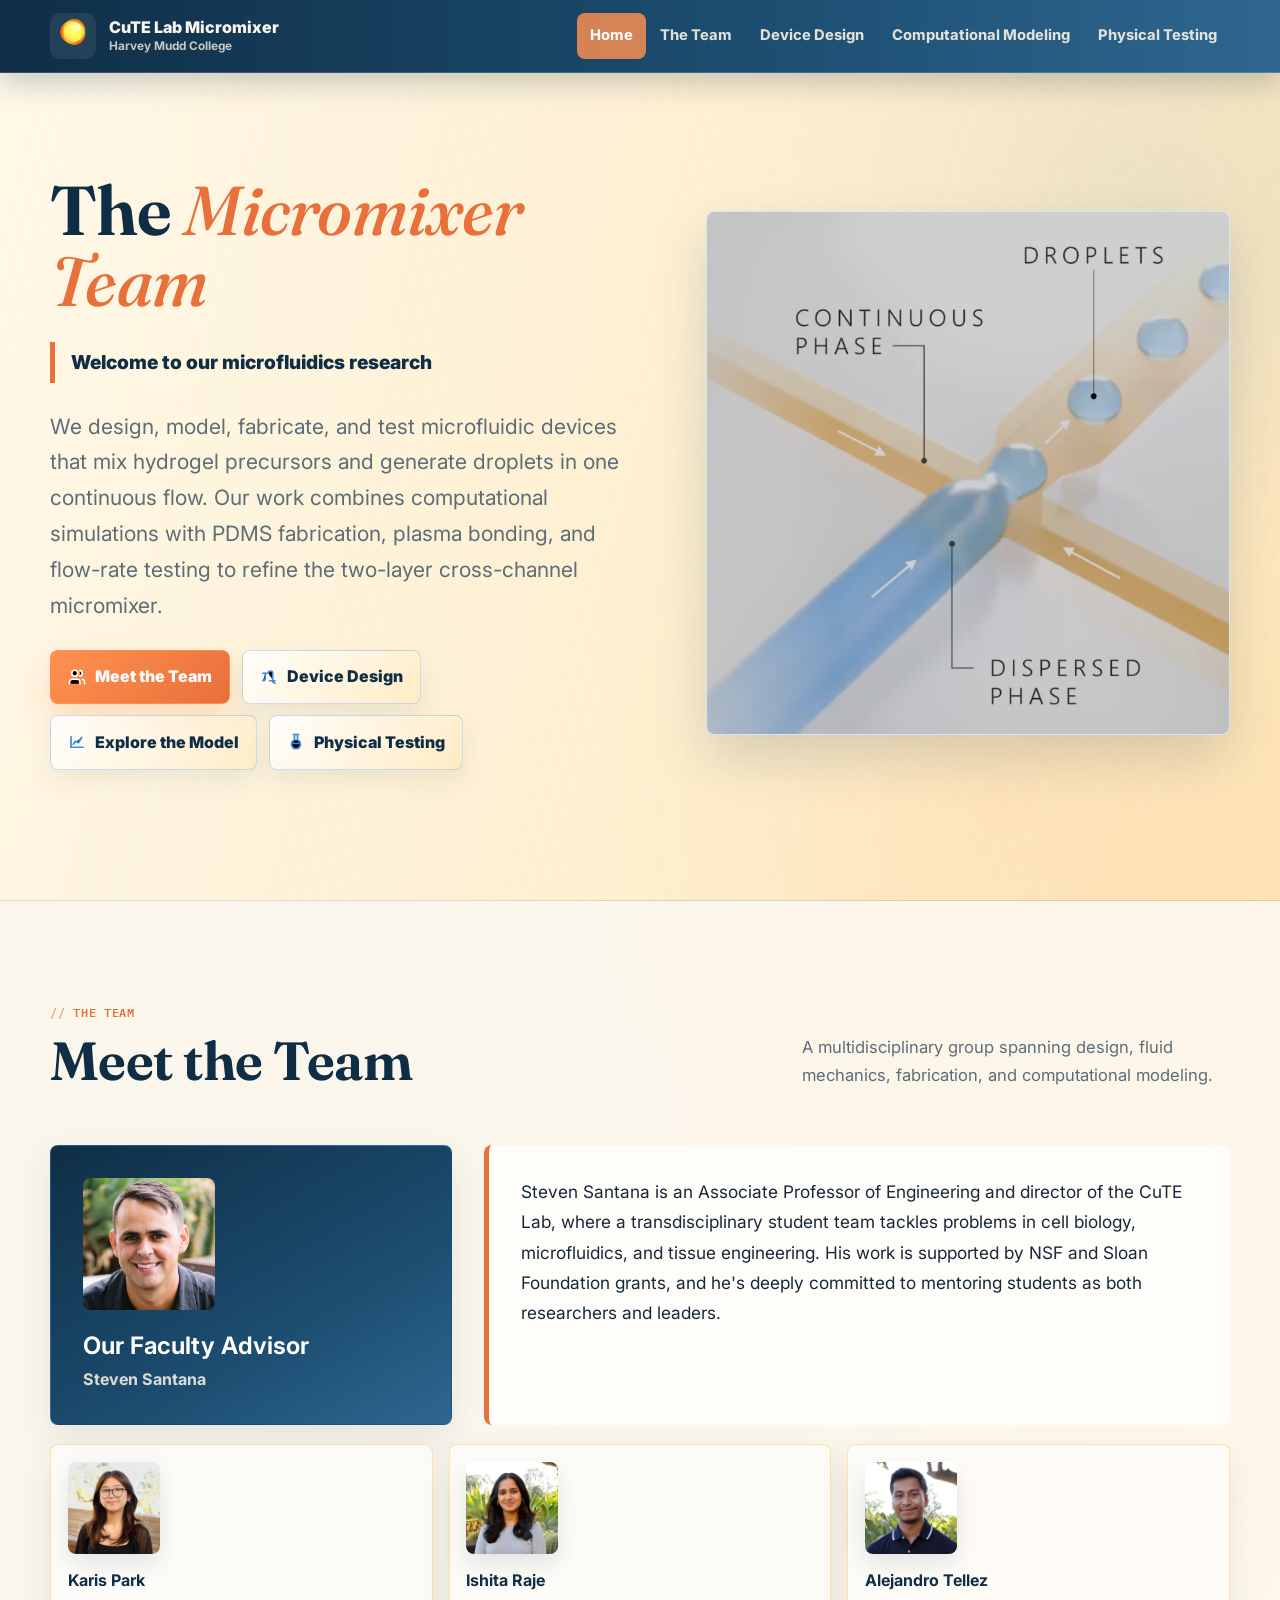
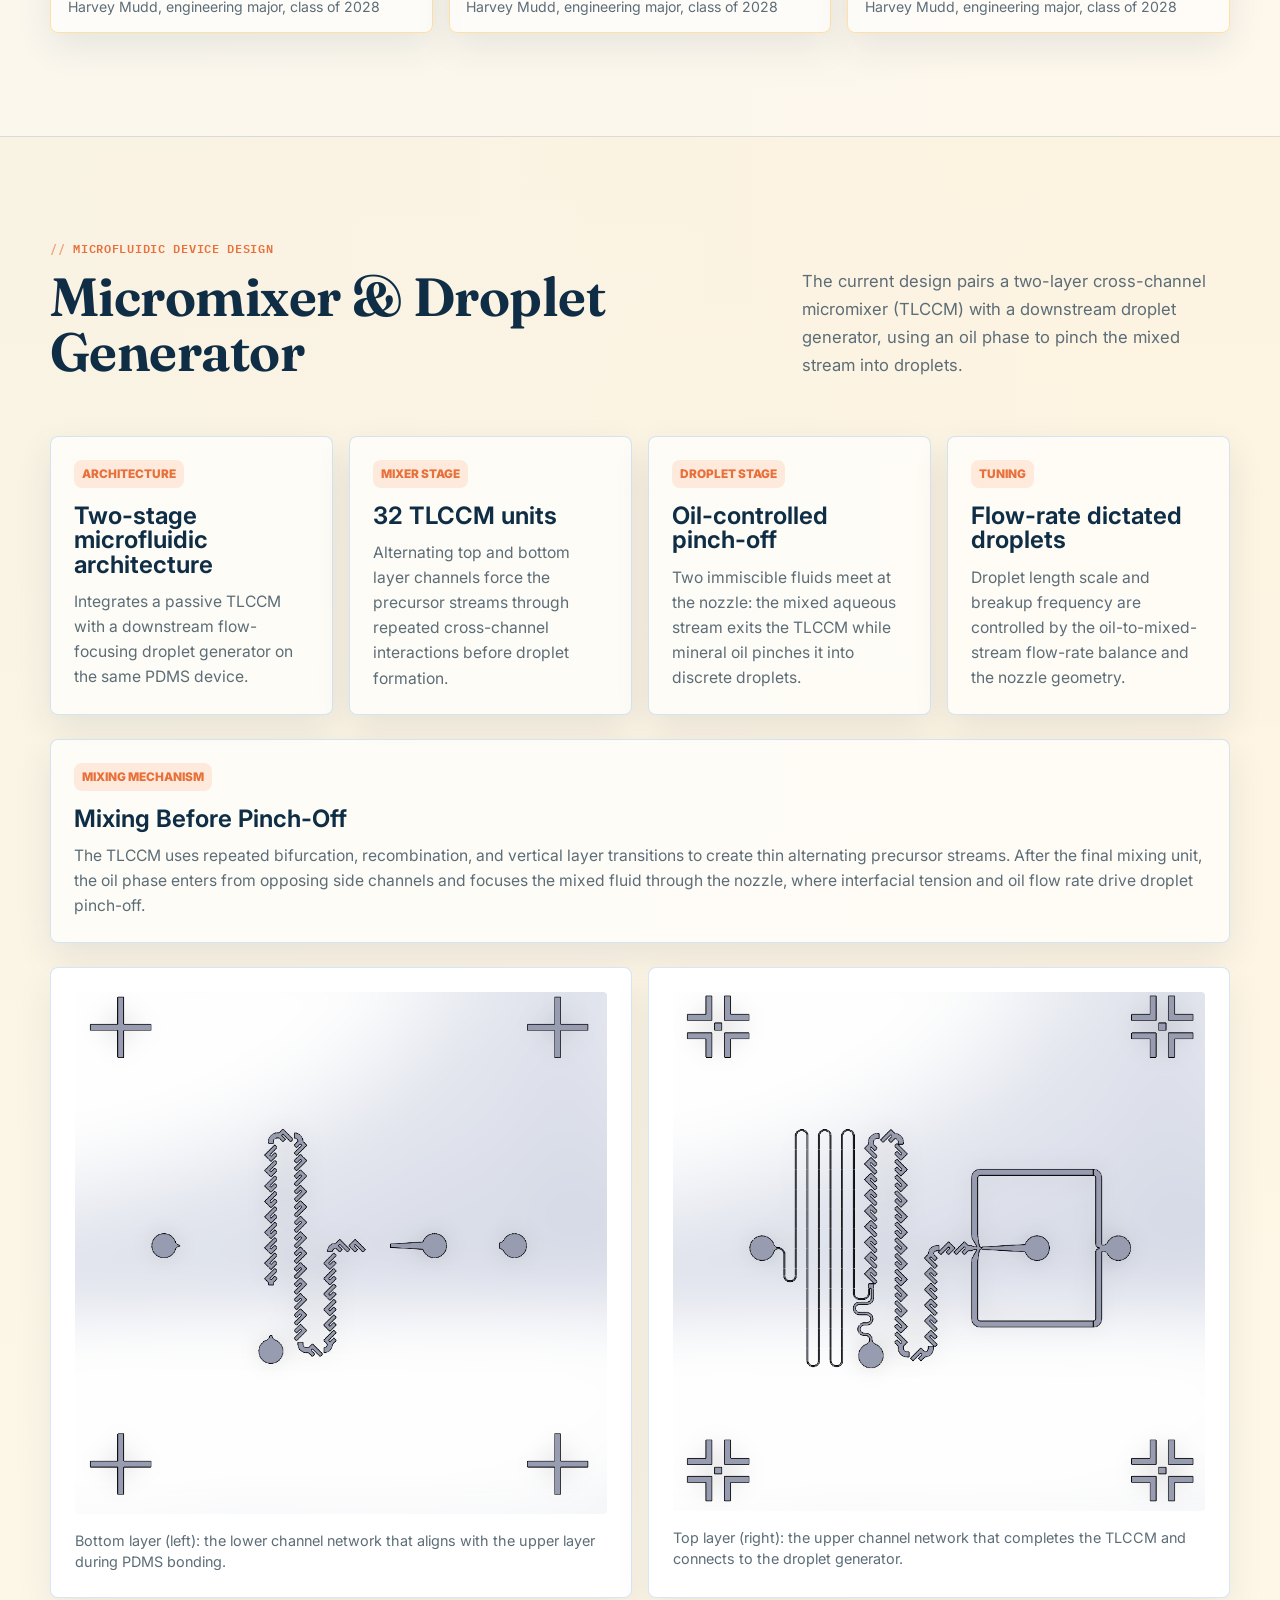
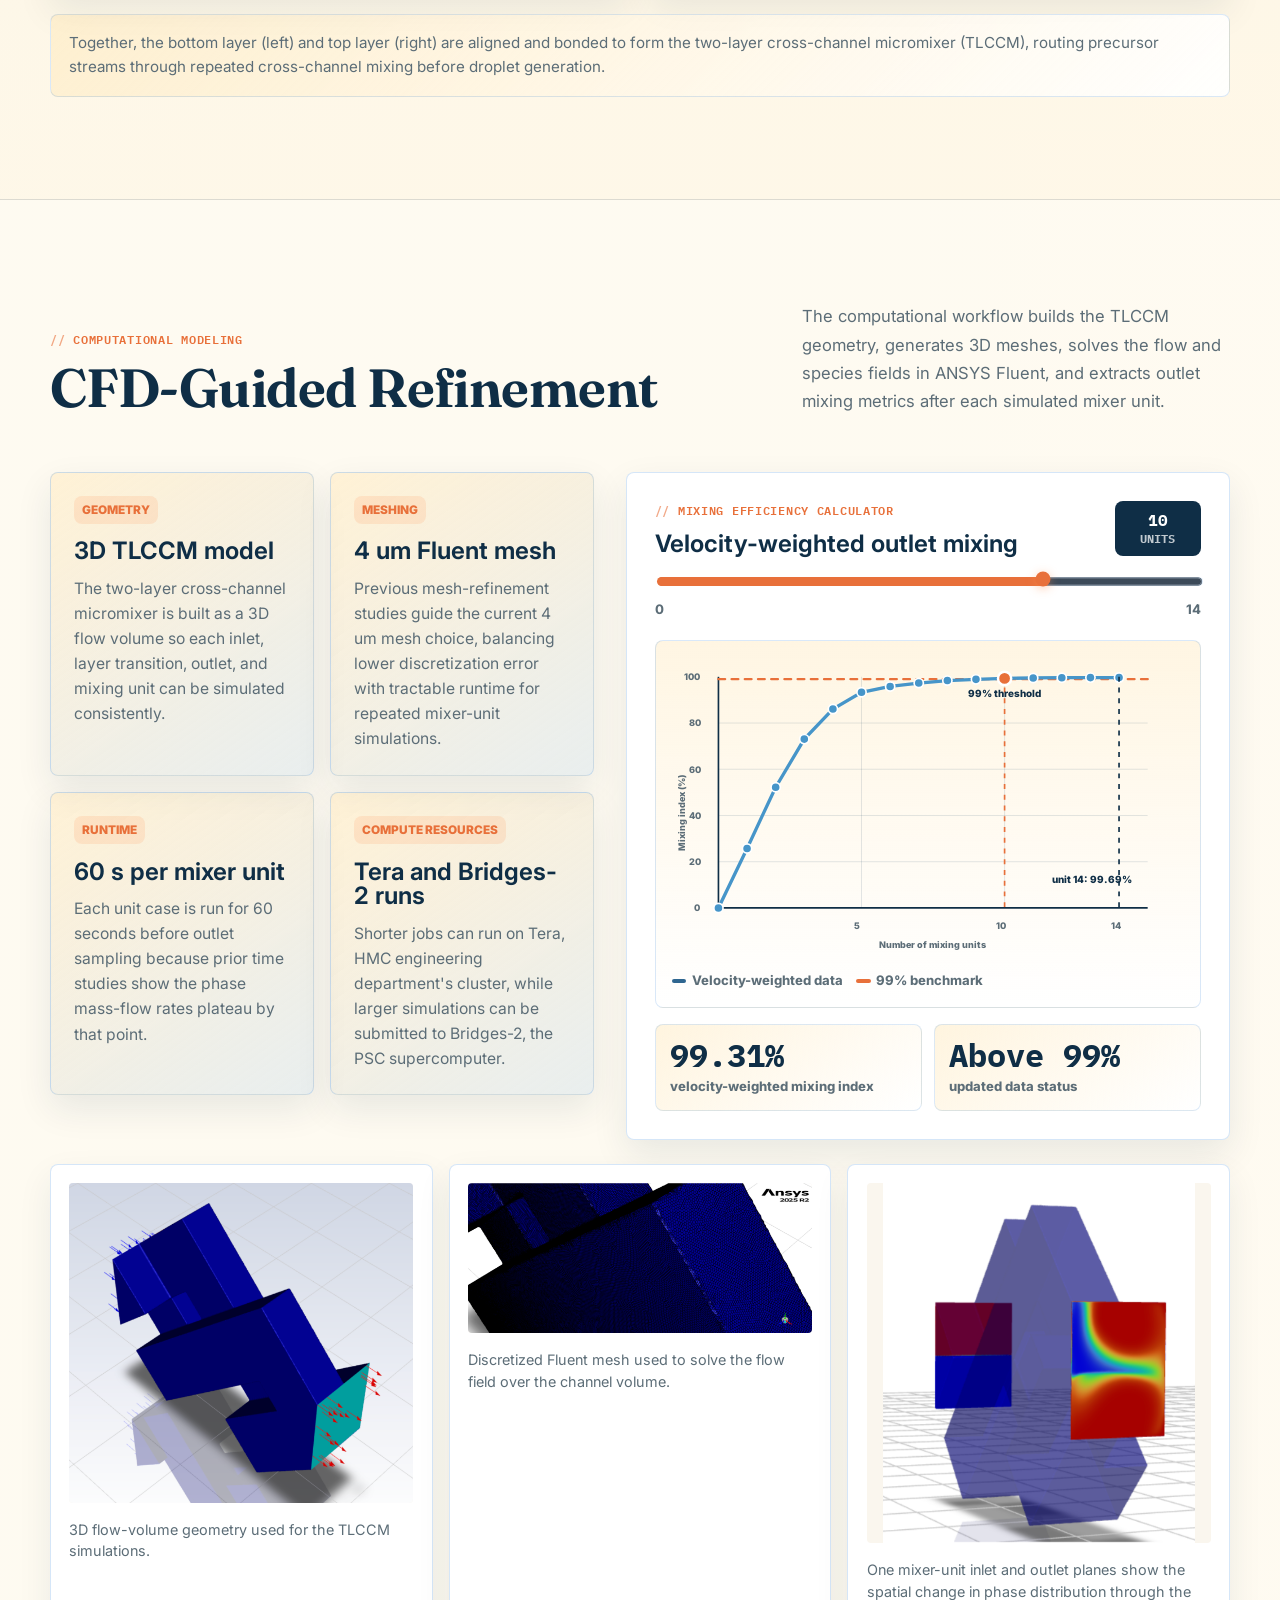
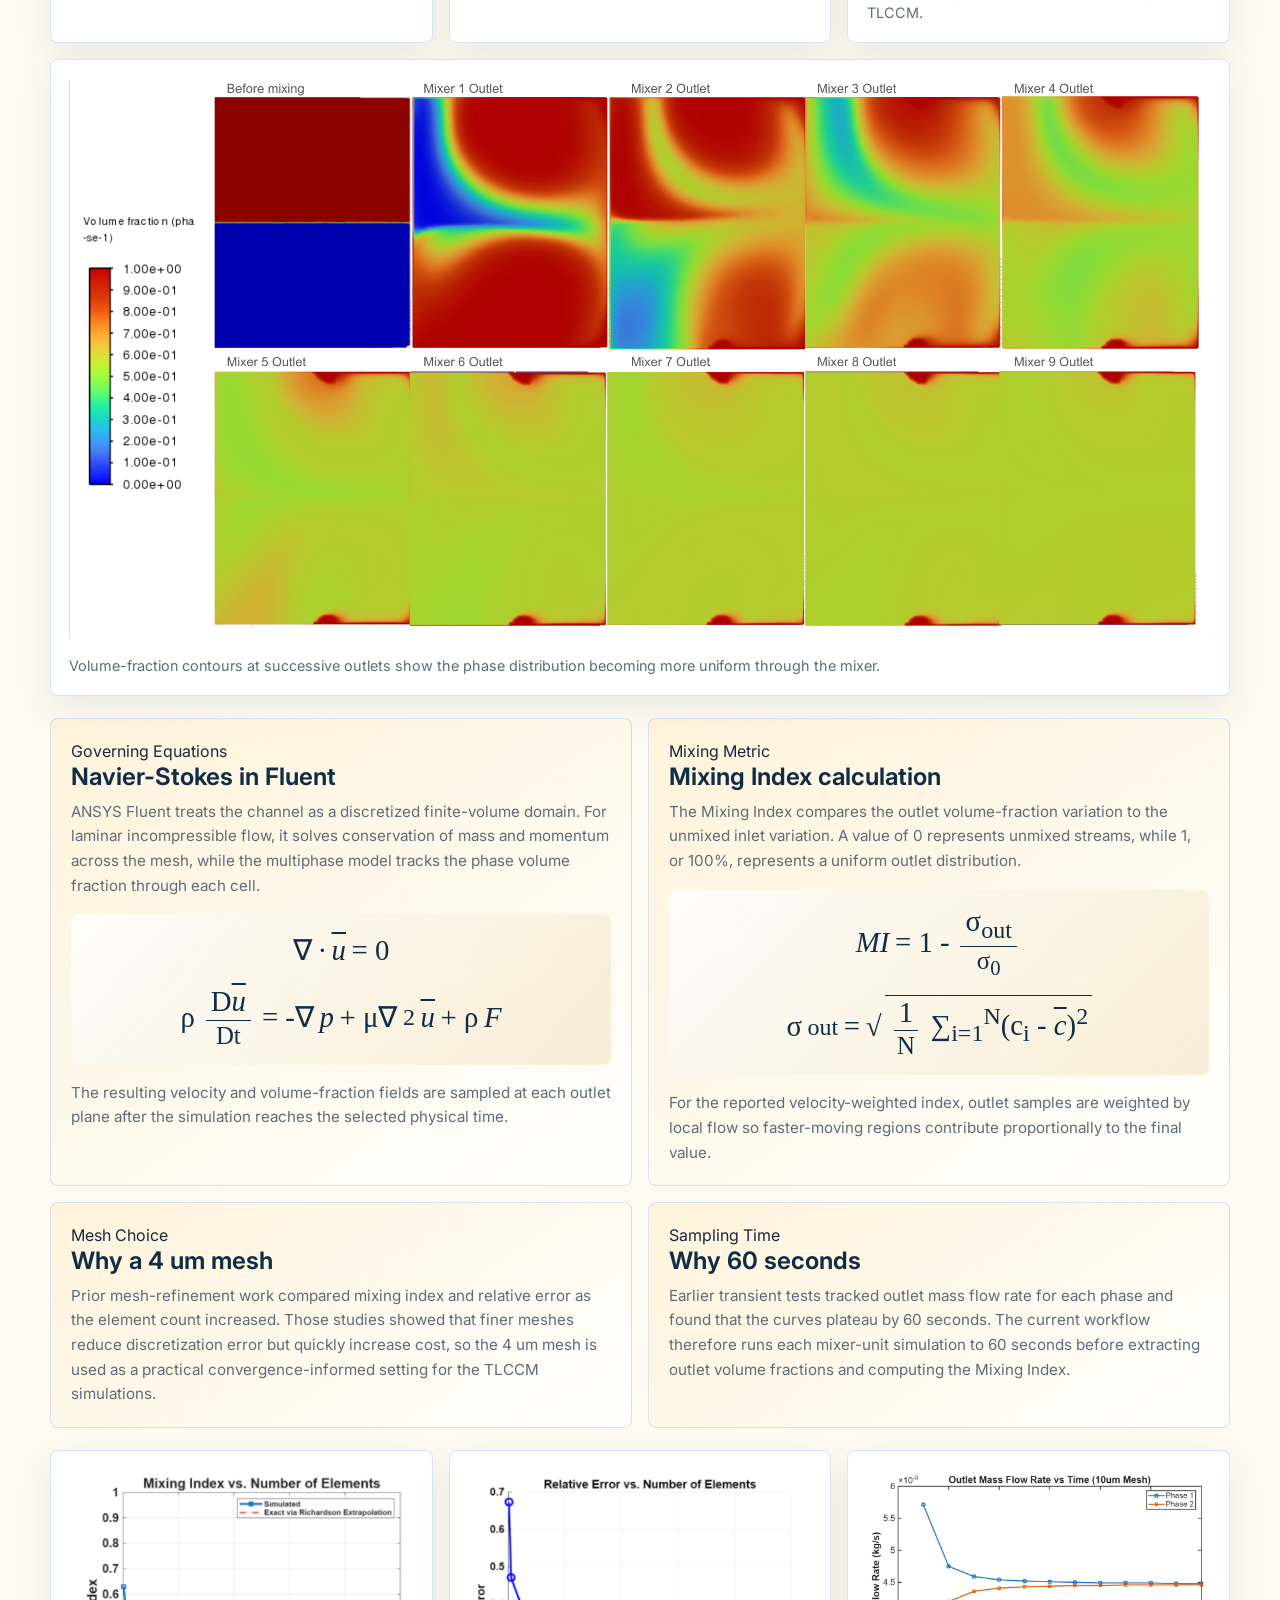
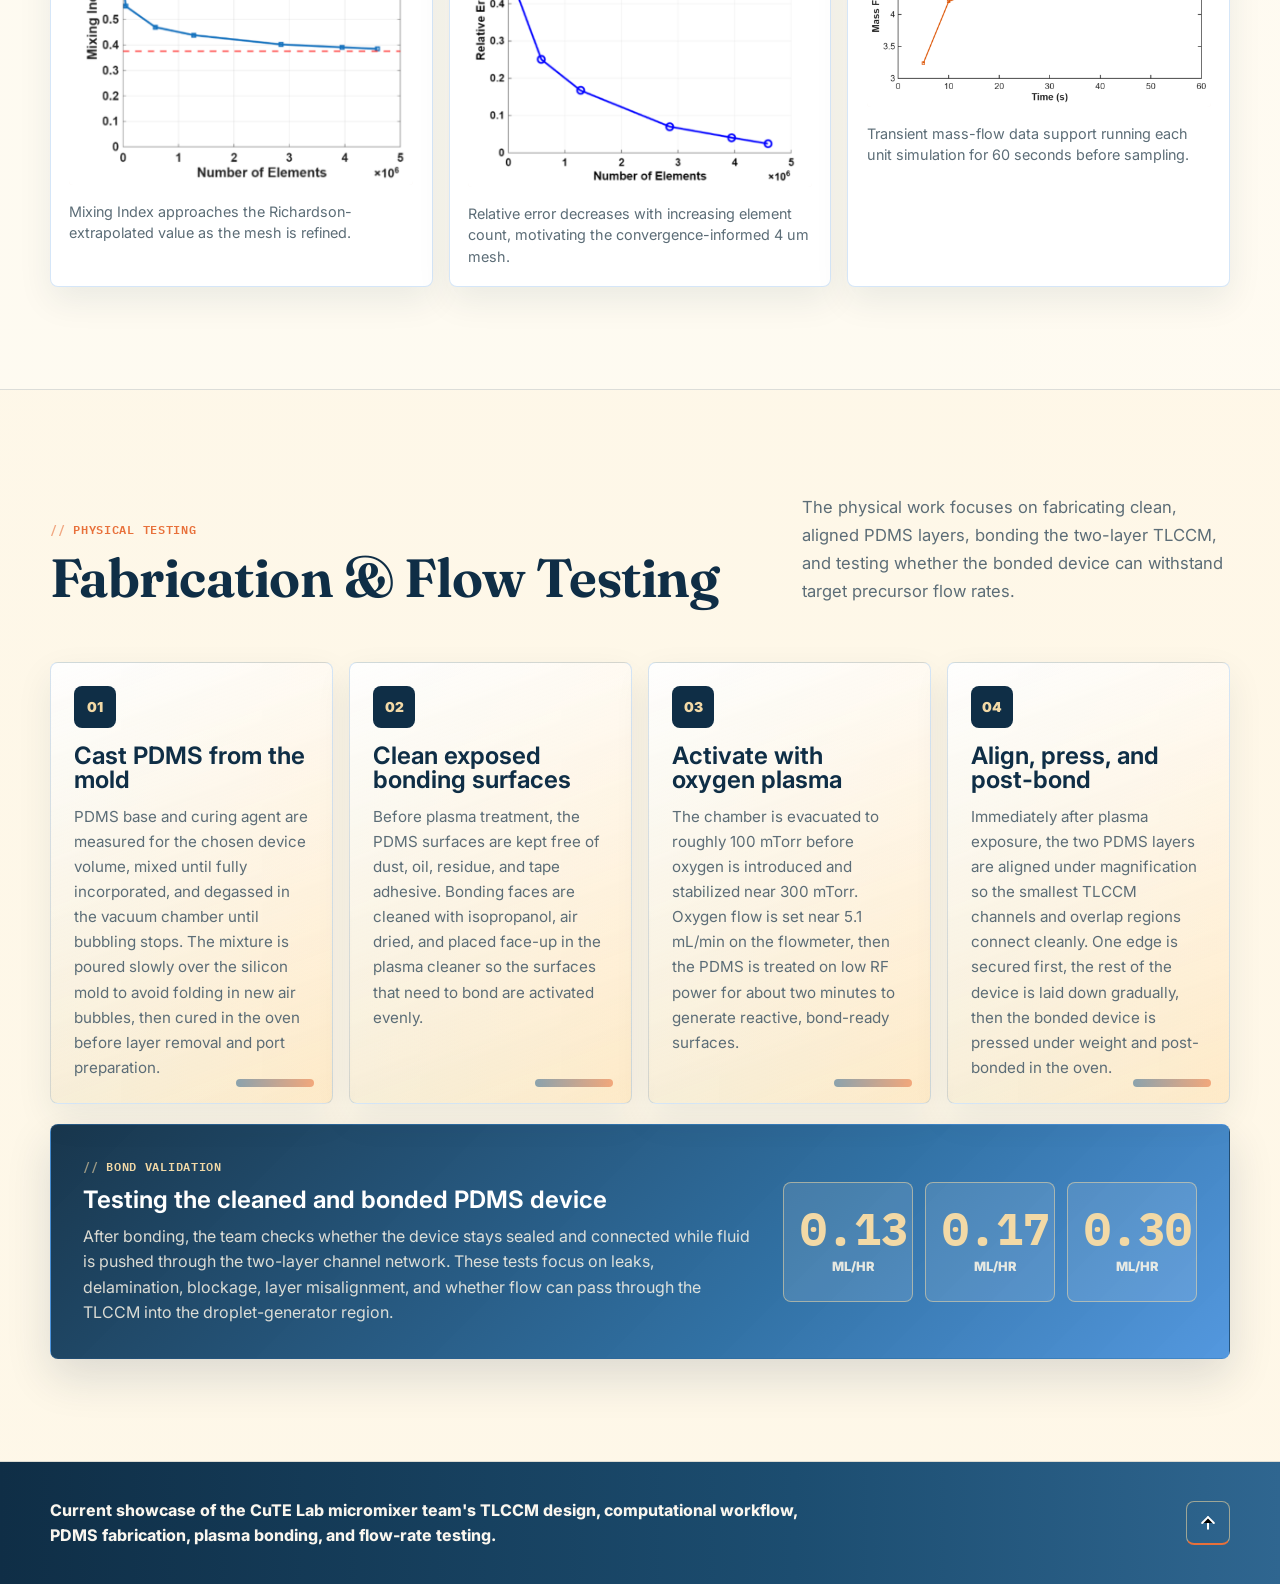
==== micromixer/index.html @ b79366be "Add CuTE Lab landing page" ====
<!doctype html>
<html lang="en">
<head>
  <meta charset="utf-8">
  <meta name="viewport" content="width=device-width, initial-scale=1">
  <title>The Micromixer Team</title>
  <link rel="preconnect" href="https://fonts.googleapis.com">
  <link rel="preconnect" href="https://fonts.gstatic.com" crossorigin>
  <link href="https://fonts.googleapis.com/css2?family=Fraunces:ital,opsz,wght@0,9..144,500;0,9..144,650;0,9..144,900;1,9..144,500&family=Inter:wght@400;500;600;700;800;900&family=IBM+Plex+Mono:wght@500;600;700&display=swap" rel="stylesheet">
  <style>
    :root {
      --riviera-blue: #2f6690;
      --riviera-blue-bright: #4695c9;
      --terracotta: #e8703a;
      --soft-ivory: #faf6ee;
      --sand-linen: #f2d9a6;
      --white: #FFFFFF;
      --deep-blue: #0f2e46;
      --ink: #16283a;
      --muted-ink: #5c6d77;
      --blue-tint: #d8ecff;
      --terracotta-tint: #ffe0cc;
      --yellow-tint: #fff1c9;
      --shadow: 0 18px 45px rgba(15, 46, 70, 0.14);
      --section-pad: clamp(4rem, 8vw, 7.5rem);
      --content: min(1180px, calc(100vw - 2rem));
      --font-display: "Fraunces", ui-serif, Georgia, serif;
      --font-body: Inter, ui-sans-serif, system-ui, -apple-system, BlinkMacSystemFont, "Segoe UI", sans-serif;
      --font-mono: "IBM Plex Mono", ui-monospace, "SFMono-Regular", Menlo, monospace;
      font-family: var(--font-body);
      color: var(--ink);
      background: var(--soft-ivory);
      letter-spacing: 0;
    }

    * {
      box-sizing: border-box;
    }

    html {
      scroll-behavior: smooth;
      scroll-padding-top: 82px;
    }

    body {
      margin: 0;
      min-width: 320px;
      background: var(--soft-ivory);
      background-image:
        linear-gradient(180deg, rgba(255, 224, 161, 0.2), rgba(255, 248, 232, 0.92) 42%),
        linear-gradient(90deg, rgba(65, 141, 222, 0.05), rgba(255, 145, 81, 0.05));
      color: var(--ink);
      line-height: 1.6;
    }

    body.nav-open {
      overflow: hidden;
    }

    body::before {
      content: "";
      position: fixed;
      inset: 0;
      z-index: 0;
      pointer-events: none;
      opacity: 0.55;
      background-image: repeating-linear-gradient(
        178deg,
        transparent 0,
        transparent 84px,
        rgba(47, 102, 144, 0.05) 84px,
        rgba(47, 102, 144, 0.05) 85px,
        transparent 86px,
        transparent 168px
      );
      background-size: 100% 168px;
      animation: stream-drift 34s linear infinite;
    }

    @keyframes stream-drift {
      from { background-position: 0 0; }
      to { background-position: 0 -1344px; }
    }

    .site-header,
    main,
    .footer-note {
      position: relative;
      z-index: 1;
    }

    img,
    svg {
      display: block;
      max-width: 100%;
    }

    a {
      color: inherit;
      text-decoration: none;
    }

    .skip-link {
      position: fixed;
      left: 1rem;
      top: 1rem;
      z-index: 2000;
      transform: translateY(-180%);
      background: var(--white);
      color: var(--deep-blue);
      padding: 0.65rem 0.9rem;
      border: 2px solid var(--terracotta);
      border-radius: 8px;
      font-weight: 800;
      transition: transform 180ms ease;
    }

    .skip-link:focus {
      transform: translateY(0);
    }

    .site-header {
      position: sticky;
      top: 0;
      z-index: 1000;
      background:
        linear-gradient(90deg, var(--deep-blue), #1c4d70 58%, var(--riviera-blue));
      color: var(--soft-ivory);
      border-bottom: 1px solid rgba(255, 255, 255, 0.16);
      box-shadow: 0 10px 28px rgba(15, 46, 70, 0.22);
    }

    .nav-shell {
      width: var(--content);
      min-height: 72px;
      margin: 0 auto;
      display: flex;
      align-items: center;
      justify-content: space-between;
      gap: 1rem;
    }

    .brand {
      display: flex;
      align-items: center;
      gap: 0.8rem;
      font-weight: 850;
      line-height: 1.1;
      min-width: 0;
    }

    .brand-mark {
      width: 46px;
      height: 46px;
      flex: 0 0 46px;
      border-radius: 10px;
      display: grid;
      place-items: center;
      position: relative;
      overflow: hidden;
      cursor: pointer;
      background: rgba(255, 248, 232, 0.08);
      transition: transform 0.15s ease;
    }

    .brand-mark:hover {
      transform: scale(1.06);
    }

    .brand-mark img {
      width: 100%;
      height: 100%;
      object-fit: contain;
      display: block;
      pointer-events: none;
    }

    .brand-mark img.is-hidden {
      display: none;
    }

    @keyframes clem-spin {
      from { transform: rotate(0deg); }
      to { transform: rotate(360deg); }
    }

    .brand-mark img.is-spinning {
      animation: clem-spin 1.1s linear 1;
    }

    .brand small {
      display: block;
      color: rgba(255, 248, 232, 0.76);
      font-size: 0.74rem;
      font-weight: 700;
      margin-top: 0.18rem;
    }

    .nav-list {
      display: flex;
      align-items: center;
      gap: 0.1rem;
      margin: 0;
      padding: 0;
      list-style: none;
    }

    .nav-link {
      display: inline-flex;
      align-items: center;
      min-height: 42px;
      padding: 0.7rem 0.82rem;
      border-radius: 8px;
      color: rgba(255, 248, 232, 0.86);
      font-size: 0.92rem;
      font-weight: 750;
      transition: color 180ms ease, background 180ms ease;
      white-space: nowrap;
    }

    .nav-link:hover,
    .nav-link:focus-visible,
    .nav-link.active {
      color: var(--white);
      background: rgba(255, 145, 81, 0.82);
      outline: none;
    }

    .menu-toggle {
      display: none;
      width: 44px;
      height: 44px;
      border: 1px solid rgba(255, 224, 161, 0.54);
      border-radius: 8px;
      background: transparent;
      color: var(--sand-linen);
      cursor: pointer;
      align-items: center;
      justify-content: center;
    }

    .menu-toggle svg {
      width: 23px;
      height: 23px;
      stroke: currentColor;
      stroke-width: 2.4;
      stroke-linecap: round;
    }

    main {
      overflow: hidden;
    }

    .section {
      padding: var(--section-pad) 0;
      border-bottom: 1px solid rgba(15, 46, 70, 0.14);
      opacity: 0;
      transform: translateY(24px);
      transition: opacity 650ms ease, transform 650ms ease;
    }

    .section.is-visible {
      opacity: 1;
      transform: translateY(0);
    }

    .section:nth-of-type(even) {
      background: rgba(255, 255, 255, 0.38);
    }

    .container {
      width: var(--content);
      margin: 0 auto;
    }

    .eyebrow {
      margin: 0 0 0.75rem;
      color: var(--terracotta);
      font-family: var(--font-mono);
      font-size: 0.74rem;
      font-weight: 600;
      letter-spacing: 0.06em;
      text-transform: uppercase;
    }

    .eyebrow::before {
      content: "// ";
      opacity: 0.6;
    }

    h1,
    h2,
    h3 {
      margin: 0;
      color: var(--deep-blue);
      line-height: 1.02;
      font-family: var(--font-display);
      letter-spacing: -0.01em;
    }

    h1 {
      max-width: 930px;
      font-size: clamp(2.6rem, 5.4vw, 5.4rem);
      font-weight: 650;
    }

    h2 {
      font-size: clamp(2.1rem, 4.2vw, 4.1rem);
      font-weight: 650;
    }

    h3 {
      font-size: clamp(1.12rem, 2vw, 1.5rem);
      font-weight: 650;
      font-family: var(--font-body);
      letter-spacing: 0;
    }

    .title-accent {
      font-style: italic;
      font-weight: 500;
    }

    p {
      margin: 0;
    }

    .lead {
      max-width: 760px;
      color: var(--muted-ink);
      font-size: clamp(1.05rem, 2.2vw, 1.32rem);
      line-height: 1.7;
    }

    .hero {
      min-height: min(860px, calc(100svh - 72px));
      padding: clamp(4rem, 8vw, 7rem) 0 clamp(3rem, 7vw, 5.5rem);
      background:
        linear-gradient(105deg, rgba(255, 248, 232, 0.98), rgba(255, 224, 161, 0.58)),
        radial-gradient(circle at 89% 16%, rgba(65, 141, 222, 0.28), transparent 29%),
        radial-gradient(circle at 78% 88%, rgba(255, 145, 81, 0.22), transparent 34%);
    }

    .hero-grid {
      display: grid;
      grid-template-columns: minmax(0, 1.05fr) minmax(320px, 0.95fr);
      gap: clamp(2.5rem, 6vw, 6rem);
      align-items: center;
    }

    .hero-copy {
      display: grid;
      gap: clamp(1.2rem, 2vw, 1.8rem);
    }

    .title-accent {
      color: var(--terracotta);
    }

    .subtitle {
      width: fit-content;
      border-left: 5px solid var(--terracotta);
      padding: 0.32rem 0 0.32rem 1rem;
      color: var(--deep-blue);
      font-weight: 850;
      font-size: clamp(1rem, 1.7vw, 1.2rem);
    }

    .hero-actions {
      display: flex;
      flex-wrap: wrap;
      gap: 0.7rem;
      align-items: center;
    }

    .button {
      position: relative;
      overflow: hidden;
      display: inline-flex;
      align-items: center;
      justify-content: center;
      gap: 0.55rem;
      min-height: 48px;
      padding: 0.84rem 1.08rem;
      border-radius: 8px;
      border: 1px solid rgba(255, 145, 81, 0.85);
      background: linear-gradient(135deg, #ff9151, var(--terracotta));
      color: var(--white);
      font-weight: 850;
      box-shadow: 0 14px 30px rgba(255, 145, 81, 0.26);
      transition: transform 180ms ease, box-shadow 180ms ease, background 180ms ease, border-color 180ms ease;
    }

    .button svg {
      width: 18px;
      height: 18px;
      stroke: currentColor;
      stroke-width: 2.3;
      stroke-linecap: round;
      stroke-linejoin: round;
    }

    .button:hover,
    .button:focus-visible {
      transform: translateY(-2px);
      box-shadow: 0 18px 34px rgba(255, 145, 81, 0.32);
      outline: none;
      background: linear-gradient(135deg, #ff9f65, #f2854f);
    }

    .button.secondary {
      border-color: rgba(65, 141, 222, 0.28);
      background: linear-gradient(135deg, rgba(255, 255, 255, 0.9), rgba(255, 224, 161, 0.34));
      color: var(--deep-blue);
      box-shadow: 0 10px 24px rgba(15, 46, 70, 0.08);
    }

    .button.secondary svg {
      color: #418dde;
    }

    .button.secondary:hover,
    .button.secondary:focus-visible {
      border-color: rgba(65, 141, 222, 0.56);
      background: linear-gradient(135deg, rgba(255, 255, 255, 0.94), rgba(216, 236, 255, 0.72));
      box-shadow: 0 14px 28px rgba(15, 46, 70, 0.12);
    }

    .hero-panel {
      display: grid;
      gap: 1rem;
      align-self: center;
    }

    .hero-visual {
      position: relative;
      margin: 0;
      aspect-ratio: 1;
      border: 1px solid rgba(65, 141, 222, 0.22);
      border-radius: 8px;
      overflow: hidden;
      background: var(--white);
      box-shadow: 0 24px 54px rgba(15, 46, 70, 0.16);
    }

    .hero-visual img {
      width: 100%;
      height: 100%;
      object-fit: cover;
      object-position: center;
      display: block;
    }

    .chip-visual {
      background: var(--white);
      border: 1px solid rgba(65, 141, 222, 0.24);
      border-radius: 8px;
      box-shadow: var(--shadow);
      padding: clamp(1rem, 2vw, 1.4rem);
      overflow: hidden;
      min-height: 0;
      display: grid;
      align-content: center;
    }

    .chip-visual svg {
      aspect-ratio: 1.48 / 1;
      width: 100%;
      height: auto;
    }

    .section-heading {
      display: grid;
      grid-template-columns: minmax(0, 0.9fr) minmax(320px, 0.55fr);
      gap: clamp(1.5rem, 4vw, 4rem);
      align-items: end;
      margin-bottom: clamp(2rem, 5vw, 3.5rem);
    }

    .section-heading .lead {
      font-size: 1.04rem;
    }

    .faculty-grid {
      display: grid;
      grid-template-columns: minmax(240px, 0.35fr) minmax(0, 0.65fr);
      gap: clamp(1rem, 3vw, 2rem);
      align-items: stretch;
    }

    .faculty-card,
    .researcher-card,
    .info-card,
    .outcome-card,
    .calculator,
    .visual-card {
      border: 1px solid rgba(65, 141, 222, 0.22);
      border-radius: 8px;
      background: rgba(255, 255, 255, 0.74);
      box-shadow: 0 14px 36px rgba(15, 46, 70, 0.09);
    }

    .faculty-card {
      padding: clamp(1.35rem, 3vw, 2rem);
      display: grid;
      align-content: space-between;
      gap: 1.5rem;
      background:
        linear-gradient(150deg, var(--deep-blue), #1c4d70 62%, var(--riviera-blue));
      color: var(--soft-ivory);
    }

    .faculty-avatar {
      width: 132px;
      aspect-ratio: 1;
      border-radius: 8px;
      display: grid;
      place-items: center;
      color: var(--deep-blue);
      background:
        linear-gradient(135deg, var(--sand-linen), var(--soft-ivory));
      font-size: 2rem;
      font-weight: 900;
      overflow: hidden;
    }

    .faculty-avatar img {
      width: 100%;
      height: 100%;
      object-fit: cover;
      display: block;
    }

    .faculty-card h3 {
      color: var(--white);
      margin-bottom: 0.5rem;
    }

    .faculty-card p {
      color: rgba(255, 248, 232, 0.84);
      font-weight: 720;
    }

    .advisor-synopsis {
      margin: 0;
      border-left: 5px solid var(--terracotta);
      border-radius: 8px;
      padding: clamp(1.25rem, 3vw, 2rem);
      background: rgba(255, 255, 255, 0.72);
      color: var(--ink);
      font-size: clamp(0.98rem, 1.6vw, 1.08rem);
      line-height: 1.75;
    }

    .student-grid {
      display: grid;
      grid-template-columns: repeat(3, minmax(0, 1fr));
      gap: 1rem;
      margin-top: 1.2rem;
    }

    .researcher-card {
      padding: 1.05rem;
      border-color: rgba(255, 224, 161, 0.95);
      background: rgba(255, 255, 255, 0.62);
    }

    .researcher-card .avatar {
      width: 92px;
      aspect-ratio: 1;
      border-radius: 8px;
      background: linear-gradient(135deg, var(--sand-linen), rgba(255, 145, 81, 0.3), rgba(65, 141, 222, 0.18));
      margin-bottom: 0.85rem;
      display: block;
      object-fit: cover;
      object-position: center;
      box-shadow: 0 10px 24px rgba(15, 46, 70, 0.12);
    }

    .researcher-card strong {
      display: block;
      color: var(--deep-blue);
      font-size: 1rem;
    }

    .researcher-card span {
      display: block;
      color: var(--muted-ink);
      font-size: 0.88rem;
      margin-top: 0.2rem;
      line-height: 1.35;
    }

    .card-grid {
      display: grid;
      grid-template-columns: repeat(4, minmax(0, 1fr));
      gap: 1rem;
    }

    .info-card {
      padding: clamp(1.1rem, 2vw, 1.45rem);
      background: rgba(255, 255, 255, 0.68);
    }

    .info-card .kicker {
      display: inline-flex;
      align-items: center;
      min-height: 28px;
      margin-bottom: 0.95rem;
      padding: 0.26rem 0.5rem;
      border-radius: 8px;
      background: rgba(255, 145, 81, 0.16);
      color: var(--terracotta);
      font-size: 0.74rem;
      font-weight: 850;
      text-transform: uppercase;
    }

    .info-card h3 {
      margin-bottom: 0.75rem;
    }

    .info-card p,
    .outcome-card p {
      color: var(--muted-ink);
      font-size: 0.98rem;
    }

    .architecture-layout {
      display: grid;
      grid-template-columns: minmax(0, 0.9fr) minmax(320px, 1.1fr);
      gap: clamp(1rem, 3vw, 2rem);
      align-items: stretch;
      margin-top: 1.5rem;
    }

    .architecture-layout > .info-card:only-child {
      grid-column: 1 / -1;
    }

    .visual-card {
      padding: clamp(1rem, 2.3vw, 1.5rem);
      background: var(--white);
      overflow: hidden;
    }

    .visual-card svg {
      width: 100%;
      min-height: 330px;
    }

    .caption {
      margin-top: 1rem;
      color: var(--muted-ink);
      font-size: 0.9rem;
      line-height: 1.5;
    }

    .layout-gallery {
      display: grid;
      grid-template-columns: repeat(2, minmax(0, 1fr));
      gap: 1rem;
      margin-top: 1.5rem;
    }

    .layout-card {
      margin: 0;
      border: 1px solid rgba(65, 141, 222, 0.22);
      border-radius: 8px;
      padding: clamp(1rem, 2.3vw, 1.5rem);
      background: var(--white);
      box-shadow: 0 14px 36px rgba(15, 46, 70, 0.08);
    }

    .layout-card img {
      width: 100%;
      height: auto;
      border-radius: 4px;
      background: var(--soft-ivory);
    }

    .layer-note {
      grid-column: 1 / -1;
      margin: 0;
      border: 1px solid rgba(65, 141, 222, 0.2);
      border-radius: 8px;
      padding: 1rem 1.1rem;
      background: linear-gradient(135deg, rgba(255, 224, 161, 0.34), rgba(255, 255, 255, 0.92));
      color: var(--muted-ink);
      font-size: 0.95rem;
      line-height: 1.6;
    }

    .modeling-grid {
      display: grid;
      grid-template-columns: minmax(0, 0.9fr) minmax(320px, 1fr);
      gap: clamp(1rem, 3vw, 2rem);
      align-items: start;
    }

    .model-stack {
      display: grid;
      grid-template-columns: repeat(2, minmax(0, 1fr));
      gap: 1rem;
    }

    .model-stack .info-card {
      background: linear-gradient(145deg, rgba(255, 224, 161, 0.34), rgba(65, 141, 222, 0.11));
    }

    .calculator {
      padding: clamp(1.2rem, 3vw, 1.75rem);
      background: var(--white);
    }

    .calc-top {
      display: flex;
      justify-content: space-between;
      gap: 1rem;
      align-items: start;
      margin-bottom: 1.2rem;
    }

    .unit-pill {
      min-width: 86px;
      text-align: center;
      border-radius: 8px;
      padding: 0.72rem;
      background: var(--deep-blue);
      color: var(--white);
      font-family: var(--font-mono);
      font-weight: 700;
      line-height: 1;
    }

    .unit-pill span {
      display: block;
      margin-top: 0.28rem;
      color: rgba(255, 255, 255, 0.74);
      font-size: 0.72rem;
      font-weight: 780;
      text-transform: uppercase;
    }

    .range-wrap {
      display: grid;
      gap: 0.65rem;
      margin-bottom: 1.25rem;
    }

    input[type="range"] {
      width: 100%;
      accent-color: var(--terracotta);
      cursor: pointer;
    }

    input[type="range"]::-webkit-slider-runnable-track {
      height: 0.58rem;
      border-radius: 999px;
      background: linear-gradient(90deg, var(--terracotta) var(--fill, 25%), rgba(65, 141, 222, 0.18) var(--fill, 25%));
    }

    input[type="range"]::-webkit-slider-thumb {
      -webkit-appearance: none;
      width: 1.4rem;
      height: 1.4rem;
      margin-top: -0.41rem;
      border: 3px solid var(--white);
      border-radius: 50%;
      background: var(--terracotta);
      box-shadow: 0 2px 10px rgba(255, 145, 81, 0.38);
    }

    input[type="range"]::-moz-range-track {
      height: 0.58rem;
      border-radius: 999px;
      background: rgba(65, 141, 222, 0.18);
    }

    input[type="range"]::-moz-range-progress {
      height: 0.58rem;
      border-radius: 999px;
      background: var(--terracotta);
    }

    input[type="range"]::-moz-range-thumb {
      width: 1.2rem;
      height: 1.2rem;
      border: 3px solid var(--white);
      border-radius: 50%;
      background: var(--terracotta);
      box-shadow: 0 2px 10px rgba(255, 145, 81, 0.38);
    }

    .range-labels {
      display: flex;
      justify-content: space-between;
      color: var(--muted-ink);
      font-size: 0.82rem;
      font-weight: 750;
    }

    .metric-grid {
      display: grid;
      grid-template-columns: repeat(2, minmax(0, 1fr));
      gap: 0.75rem;
      margin-top: 1rem;
    }

    .metric {
      border: 1px solid rgba(65, 141, 222, 0.18);
      border-radius: 8px;
      padding: 0.9rem;
      background: linear-gradient(145deg, rgba(255, 224, 161, 0.34), rgba(255, 255, 255, 0.82));
    }

    .metric strong {
      display: block;
      color: var(--deep-blue);
      font-family: var(--font-mono);
      font-size: clamp(1.3rem, 3vw, 2rem);
      line-height: 1;
      font-weight: 700;
    }

    .metric span {
      display: block;
      margin-top: 0.42rem;
      color: var(--muted-ink);
      font-size: 0.82rem;
      font-weight: 760;
      line-height: 1.3;
    }

    .chart-frame {
      margin-top: 1rem;
      border: 1px solid rgba(65, 141, 222, 0.2);
      border-radius: 8px;
      padding: 1rem;
      background: linear-gradient(180deg, rgba(255, 224, 161, 0.3), rgba(255, 255, 255, 0.96));
    }

    .chart-frame svg {
      width: 100%;
      aspect-ratio: 1.7 / 1;
      height: auto;
    }

    .legend {
      display: flex;
      flex-wrap: wrap;
      gap: 0.85rem;
      margin-top: 0.75rem;
      color: var(--muted-ink);
      font-size: 0.82rem;
      font-weight: 750;
    }

    .legend span {
      display: inline-flex;
      align-items: center;
      gap: 0.35rem;
    }

    .legend i {
      width: 0.9rem;
      height: 0.25rem;
      border-radius: 999px;
      display: inline-block;
    }

    .cfd-details {
      display: grid;
      gap: 1.4rem;
      margin-top: 1.5rem;
    }

    .cfd-gallery,
    .evidence-grid {
      display: grid;
      grid-template-columns: repeat(3, minmax(0, 1fr));
      gap: 1rem;
    }

    .cfd-card {
      margin: 0;
      border: 1px solid rgba(65, 141, 222, 0.22);
      border-radius: 8px;
      padding: clamp(0.85rem, 2vw, 1.15rem);
      background: var(--white);
      box-shadow: 0 14px 34px rgba(15, 46, 70, 0.08);
    }

    .cfd-card.wide {
      grid-column: 1 / -1;
    }

    .cfd-card img {
      width: 100%;
      height: auto;
      max-height: 360px;
      object-fit: contain;
      border-radius: 4px;
      background: var(--soft-ivory);
    }

    .cfd-card.wide img {
      max-height: none;
    }

    .cfd-method-grid {
      display: grid;
      grid-template-columns: repeat(2, minmax(0, 1fr));
      gap: 1rem;
    }

    .method-card {
      border: 1px solid rgba(65, 141, 222, 0.22);
      border-radius: 8px;
      padding: clamp(1rem, 2vw, 1.25rem);
      background: linear-gradient(145deg, rgba(255, 224, 161, 0.28), rgba(255, 255, 255, 0.9));
    }

    .method-card h3 {
      margin-bottom: 0.65rem;
    }

    .method-card p {
      color: var(--muted-ink);
      font-size: 0.95rem;
      line-height: 1.62;
    }

    .formula {
      display: block;
      margin: 0.75rem 0;
      border-radius: 8px;
      padding: 0.85rem;
      background: rgba(15, 46, 70, 0.06);
      color: var(--deep-blue);
      font-family: var(--font-mono);
      font-size: clamp(0.92rem, 2vw, 1.05rem);
      line-height: 1.6;
      overflow-x: auto;
    }

    .equation-block {
      display: grid;
      gap: 0.9rem;
      margin: 1rem 0;
      border-radius: 8px;
      padding: 1rem clamp(1rem, 2vw, 1.35rem);
      background:
        linear-gradient(135deg, rgba(255, 255, 255, 0.88), rgba(255, 224, 161, 0.32)),
        rgba(15, 46, 70, 0.04);
      color: var(--deep-blue);
      font-family: "STIX Two Math", "Cambria Math", "Times New Roman", serif;
      font-size: clamp(1.25rem, 2.8vw, 1.8rem);
      line-height: 1.45;
      overflow-x: auto;
    }

    .eq-line {
      display: flex;
      align-items: center;
      justify-content: center;
      gap: 0.35rem;
      min-width: max-content;
      white-space: nowrap;
    }

    .eq-var {
      font-style: italic;
    }

    .overbar {
      text-decoration: overline;
      text-decoration-thickness: 1.5px;
    }

    .frac {
      display: inline-grid;
      grid-template-rows: auto auto;
      align-items: center;
      justify-items: center;
      margin: 0 0.18em;
      vertical-align: middle;
      line-height: 1.05;
    }

    .frac > span:first-child {
      border-bottom: 1.5px solid currentColor;
      padding: 0 0.18em 0.1em;
    }

    .frac > span:last-child {
      padding-top: 0.08em;
      font-size: 0.86em;
    }

    .radical {
      display: inline-flex;
      align-items: center;
      gap: 0.12em;
    }

    .radicand {
      border-top: 1.5px solid currentColor;
      padding: 0.06em 0.12em 0;
    }

    .evidence-grid {
      grid-template-columns: repeat(3, minmax(0, 1fr));
    }

    .testing-grid {
      display: grid;
      grid-template-columns: minmax(0, 1fr) minmax(320px, 0.8fr);
      gap: clamp(1rem, 3vw, 2rem);
      align-items: start;
    }

    .process-grid {
      display: grid;
      grid-template-columns: repeat(4, minmax(0, 1fr));
      gap: 1rem;
    }

    .process-card {
      position: relative;
      min-height: 290px;
      border: 1px solid rgba(65, 141, 222, 0.22);
      border-radius: 8px;
      padding: clamp(1.1rem, 2vw, 1.45rem);
      background:
        linear-gradient(160deg, rgba(255, 255, 255, 0.9), rgba(255, 224, 161, 0.34)),
        linear-gradient(90deg, rgba(65, 141, 222, 0.07), rgba(255, 145, 81, 0.08));
      box-shadow: 0 14px 36px rgba(15, 46, 70, 0.08);
      overflow: hidden;
    }

    .process-card::after {
      content: "";
      position: absolute;
      inset: auto 1.15rem 1rem auto;
      width: 78px;
      height: 8px;
      border-radius: 999px;
      background: linear-gradient(90deg, var(--riviera-blue), var(--terracotta));
      opacity: 0.55;
    }

    .step-number {
      display: inline-grid;
      place-items: center;
      width: 42px;
      height: 42px;
      margin-bottom: 1rem;
      border-radius: 8px;
      background: var(--deep-blue);
      color: var(--sand-linen);
      font-size: 0.86rem;
      font-weight: 900;
    }

    .process-card h3 {
      margin-bottom: 0.7rem;
      color: var(--deep-blue);
    }

    .process-card p {
      color: var(--muted-ink);
      font-size: 0.95rem;
      line-height: 1.65;
    }

    .flow-validation {
      display: grid;
      grid-template-columns: minmax(0, 1fr) minmax(320px, 0.62fr);
      gap: clamp(1rem, 3vw, 2rem);
      align-items: center;
      margin-top: 1.25rem;
      border: 1px solid rgba(65, 141, 222, 0.24);
      border-radius: 8px;
      padding: clamp(1.25rem, 3vw, 2rem);
      background:
        linear-gradient(135deg, rgba(15, 46, 70, 0.96), rgba(36, 104, 159, 0.94) 62%, rgba(65, 141, 222, 0.9));
      color: var(--white);
      box-shadow: var(--shadow);
    }

    .flow-validation h3 {
      color: var(--white);
      margin-bottom: 0.7rem;
    }

    .flow-validation p {
      max-width: 760px;
      color: rgba(255, 248, 232, 0.84);
    }

    .flow-validation .eyebrow {
      color: var(--sand-linen);
    }

    .flow-rate-grid {
      display: grid;
      grid-template-columns: repeat(3, minmax(0, 1fr));
      gap: 0.75rem;
    }

    .flow-rate {
      min-height: 120px;
      border: 1px solid rgba(255, 224, 161, 0.5);
      border-radius: 8px;
      padding: 1rem;
      background: rgba(255, 255, 255, 0.11);
      display: grid;
      align-content: center;
      text-align: center;
    }

    .flow-rate strong {
      color: var(--sand-linen);
      font-family: var(--font-mono);
      font-size: clamp(1.7rem, 4vw, 2.8rem);
      line-height: 1;
      font-weight: 700;
    }

    .flow-rate span {
      margin-top: 0.42rem;
      color: rgba(255, 248, 232, 0.86);
      font-size: 0.8rem;
      font-weight: 850;
      text-transform: uppercase;
    }

    .table-wrap {
      overflow-x: auto;
      border: 1px solid rgba(65, 141, 222, 0.2);
      border-radius: 8px;
      background: var(--white);
      box-shadow: var(--shadow);
    }

    table {
      width: 100%;
      min-width: 780px;
      border-collapse: collapse;
      font-size: 0.94rem;
    }

    th,
    td {
      padding: 1rem;
      text-align: left;
      vertical-align: top;
      border-bottom: 1px solid rgba(65, 141, 222, 0.14);
    }

    thead th {
      background: var(--deep-blue);
      color: var(--white);
      font-size: 0.82rem;
      text-transform: uppercase;
      font-weight: 850;
    }

    tbody tr:nth-child(odd) {
      background: rgba(255, 224, 161, 0.32);
    }

    tbody tr:nth-child(even) {
      background: rgba(255, 255, 255, 0.8);
    }

    tbody th {
      color: var(--deep-blue);
      font-weight: 850;
      min-width: 240px;
    }

    tbody tr:last-child th,
    tbody tr:last-child td {
      border-bottom: 0;
    }

    .outcome-stack {
      display: grid;
      gap: 1rem;
    }

    .outcome-card {
      padding: clamp(1rem, 2vw, 1.35rem);
      background: rgba(255, 255, 255, 0.72);
    }

    .outcome-card h3 {
      margin-bottom: 0.55rem;
    }

    .outcome-card.accent {
      background: linear-gradient(140deg, var(--deep-blue), #1c4d70 68%, var(--riviera-blue));
      color: var(--soft-ivory);
    }

    .outcome-card.accent h3 {
      color: var(--white);
    }

    .outcome-card.accent p {
      color: rgba(255, 248, 232, 0.86);
    }

    .footer-note {
      background: linear-gradient(90deg, var(--deep-blue), #1c4d70 62%, var(--riviera-blue));
      color: var(--soft-ivory);
      padding: 2.2rem 0;
    }

    .footer-note .container {
      display: flex;
      justify-content: space-between;
      gap: 1rem;
      align-items: center;
    }

    .footer-note p {
      max-width: 760px;
      font-weight: 760;
    }

    .footer-note a {
      color: var(--white);
      border-bottom: 2px solid var(--terracotta);
    }

    .top-link {
      display: inline-flex;
      align-items: center;
      justify-content: center;
      width: 44px;
      height: 44px;
      border: 1px solid rgba(255, 224, 161, 0.54);
      border-radius: 8px;
      color: var(--white);
    }

    .top-link svg {
      width: 20px;
      height: 20px;
      stroke: currentColor;
      stroke-width: 2.4;
      stroke-linecap: round;
      stroke-linejoin: round;
    }

    .flow-line {
      stroke-linecap: round;
      stroke-linejoin: round;
      fill: none;
    }

    .node-label,
    .axis-label,
    .chart-label {
      font-family: Inter, ui-sans-serif, system-ui, sans-serif;
      fill: var(--deep-blue);
      font-weight: 820;
    }

    .axis-label {
      fill: var(--muted-ink);
      font-size: 11px;
    }

    .chart-label {
      font-size: 12px;
    }

    @media (max-width: 980px) {
      .hero-grid,
      .section-heading,
      .faculty-grid,
      .architecture-layout,
      .modeling-grid,
      .testing-grid,
      .flow-validation {
        grid-template-columns: 1fr;
      }

      .card-grid {
        grid-template-columns: repeat(2, minmax(0, 1fr));
      }

      .layout-gallery {
        grid-template-columns: 1fr;
      }

      .cfd-gallery,
      .cfd-method-grid,
      .evidence-grid {
        grid-template-columns: 1fr;
      }

      .cfd-card.wide {
        grid-column: auto;
      }

      .student-grid,
      .process-grid {
        grid-template-columns: repeat(2, minmax(0, 1fr));
      }

      .chip-visual {
        min-height: 0;
      }
    }

    @media (max-width: 760px) {
      html {
        scroll-padding-top: 68px;
      }

      .nav-shell {
        min-height: 64px;
      }

      .menu-toggle {
        display: inline-flex;
        flex: 0 0 auto;
      }

      .nav-list {
        position: fixed;
        inset: 64px 0 auto 0;
        display: grid;
        gap: 0;
        padding: 0.7rem 1rem 1rem;
        background: linear-gradient(90deg, var(--deep-blue), #1c4d70 62%, var(--riviera-blue));
        border-top: 1px solid rgba(255, 255, 255, 0.12);
        box-shadow: 0 18px 34px rgba(15, 46, 70, 0.22);
        transform: translateY(-120%);
        transition: transform 220ms ease;
      }

      .nav-list.open {
        transform: translateY(0);
      }

      .nav-link {
        width: 100%;
        justify-content: center;
      }

      .hero {
        min-height: auto;
      }

      .hero-grid {
        gap: 2.2rem;
      }

      .model-stack,
      .metric-grid {
        grid-template-columns: 1fr;
      }

      .card-grid,
      .student-grid,
      .process-grid,
      .flow-rate-grid {
        grid-template-columns: 1fr;
      }

      .footer-note .container {
        align-items: flex-start;
      }
    }

    @media (prefers-reduced-motion: reduce) {
      *,
      *::before,
      *::after {
        scroll-behavior: auto !important;
        animation-duration: 0.01ms !important;
        animation-iteration-count: 1 !important;
        transition-duration: 0.01ms !important;
      }
    }
  </style>
</head>
<body>
  <a class="skip-link" href="#home">Skip to content</a>
  <header class="site-header" id="top">
    <nav class="nav-shell" aria-label="Primary navigation">
      <a class="brand" href="#home" aria-label="CuTE Lab Micromixer Showcase home">
        <span class="brand-mark" id="brandMark" aria-hidden="true" title="Click 5 times for a surprise"><img id="brandLogoSun" src="[data-uri]" alt="CuTE Lab logo" /><img id="brandLogoClem" class="is-hidden" src="[data-uri]" alt="Clem the Tangerine" /></span>
        <span>CuTE Lab Micromixer<small>Harvey Mudd College</small></span>
      </a>
      <button class="menu-toggle" type="button" aria-label="Open navigation" aria-expanded="false">
        <svg viewBox="0 0 24 24" aria-hidden="true">
          <path d="M4 7h16M4 12h16M4 17h16"></path>
        </svg>
      </button>
      <ul class="nav-list" id="primary-nav">
        <li><a class="nav-link active" href="#home" data-nav="home">Home</a></li>
        <li><a class="nav-link" href="#team" data-nav="team">The Team</a></li>
        <li><a class="nav-link" href="#design" data-nav="design">Device Design</a></li>
        <li><a class="nav-link" href="#modeling" data-nav="modeling">Computational Modeling</a></li>
        <li><a class="nav-link" href="#testing" data-nav="testing">Physical Testing</a></li>
      </ul>
    </nav>
  </header>

  <main id="home">
    <section class="hero section is-visible" aria-labelledby="hero-title">
      <div class="container hero-grid">
        <div class="hero-copy">
          <h1 id="hero-title">The <span class="title-accent">Micromixer Team</span></h1>
          <p class="subtitle">Welcome to our microfluidics research</p>
          <p class="lead">We design, model, fabricate, and test microfluidic devices that mix hydrogel precursors and generate droplets in one continuous flow. Our work combines computational simulations with PDMS fabrication, plasma bonding, and flow-rate testing to refine the two-layer cross-channel micromixer.</p>
          <div class="hero-actions">
            <a class="button" href="#team">
              <svg viewBox="0 0 24 24" aria-hidden="true">
                <path d="M16 21v-2a4 4 0 0 0-4-4H6a4 4 0 0 0-4 4v2"></path>
                <circle cx="9" cy="7" r="4"></circle>
                <path d="M22 21v-2a4 4 0 0 0-3-3.87"></path>
                <path d="M16 3.13a4 4 0 0 1 0 7.75"></path>
              </svg>
              Meet the Team
            </a>
            <a class="button secondary" href="#design">
              <svg viewBox="0 0 24 24" aria-hidden="true">
                <path d="M4 7h7"></path>
                <path d="M13 17h7"></path>
                <path d="M11 7a3 3 0 0 1 6 0v10a3 3 0 0 0 3 3"></path>
                <path d="M4 17a3 3 0 0 0 3-3V7"></path>
              </svg>
              Device Design
            </a>
            <a class="button secondary" href="#modeling">
              <svg viewBox="0 0 24 24" aria-hidden="true">
                <path d="M4 19V5"></path>
                <path d="M4 19h16"></path>
                <path d="M7 15l3-4 4 2 4-7"></path>
              </svg>
              Explore the Model
            </a>
            <a class="button secondary" href="#testing">
              <svg viewBox="0 0 24 24" aria-hidden="true">
                <path d="M10 2v7.31"></path>
                <path d="M14 9.3V2"></path>
                <path d="M8.5 2h7"></path>
                <path d="M14 9.3a6 6 0 1 1-4 0"></path>
                <path d="M8.5 14h7"></path>
              </svg>
              Physical Testing
            </a>
          </div>
        </div>

        <div class="hero-panel" aria-label="Microfluidic droplet visual">
          <figure class="hero-visual">
            <img src="[data-uri]" alt="Microfluidic droplet generation diagram with continuous and dispersed phases" />
          </figure>
        </div>
      </div>
    </section>

    <section class="section" id="team" aria-labelledby="team-title">
      <div class="container">
        <div class="section-heading">
          <div>
            <p class="eyebrow">The Team</p>
            <h2 id="team-title">Meet the Team</h2>
          </div>
          <p class="lead">A multidisciplinary group spanning design, fluid mechanics, fabrication, and computational modeling.</p>
        </div>

        <div class="faculty-grid">
          <aside class="faculty-card" aria-labelledby="advisor-title">
            <div>
              <div class="faculty-avatar" aria-hidden="true"><img src="[data-uri]" alt="" /></div>
            </div>
            <div>
              <h3 id="advisor-title">Our Faculty Advisor</h3>
              <p>Steven Santana</p>
            </div>
          </aside>
          <blockquote class="advisor-synopsis">Steven Santana is an Associate Professor of Engineering and director of the CuTE Lab, where a transdisciplinary student team tackles problems in cell biology, microfluidics, and tissue engineering. His work is supported by NSF and Sloan Foundation grants, and he's deeply committed to mentoring students as both researchers and leaders.</blockquote>
        </div>

        <div class="student-grid" aria-label="Student researchers">
          <article class="researcher-card">
            <img class="avatar" src="[data-uri]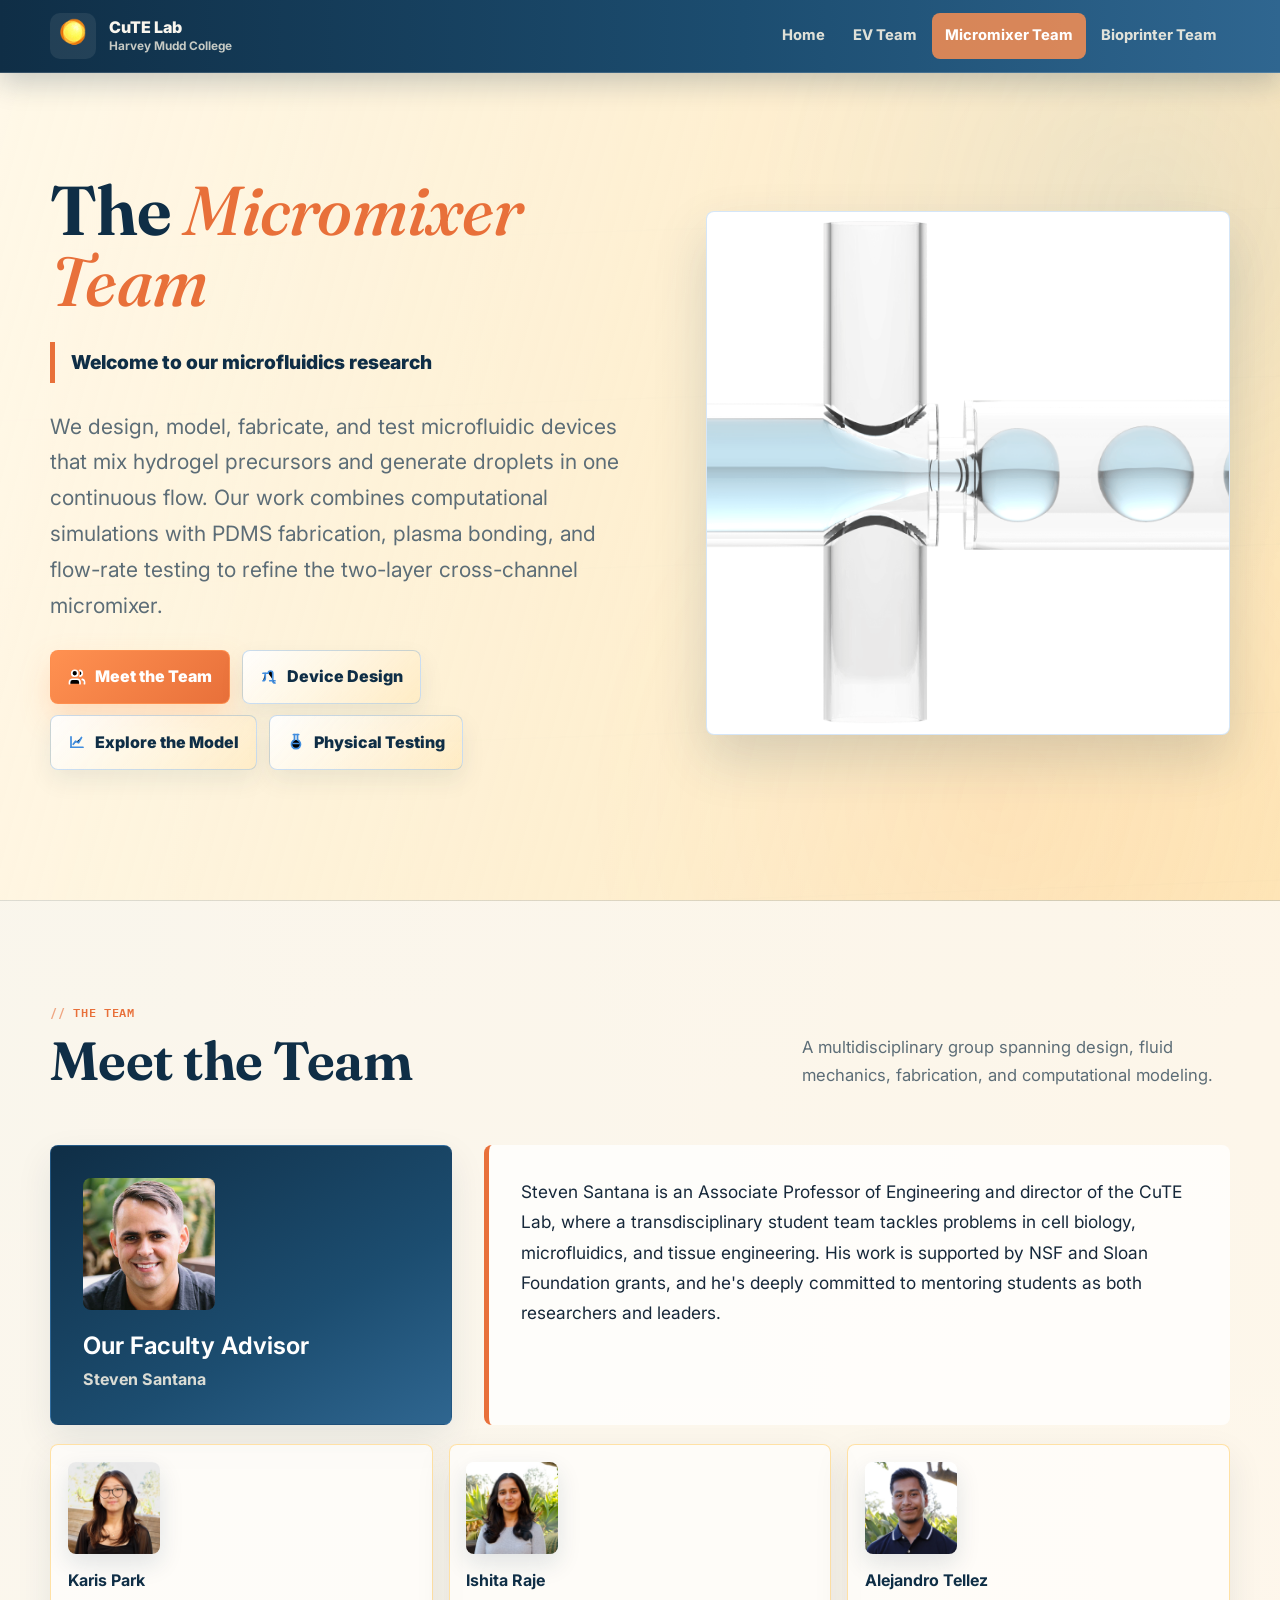
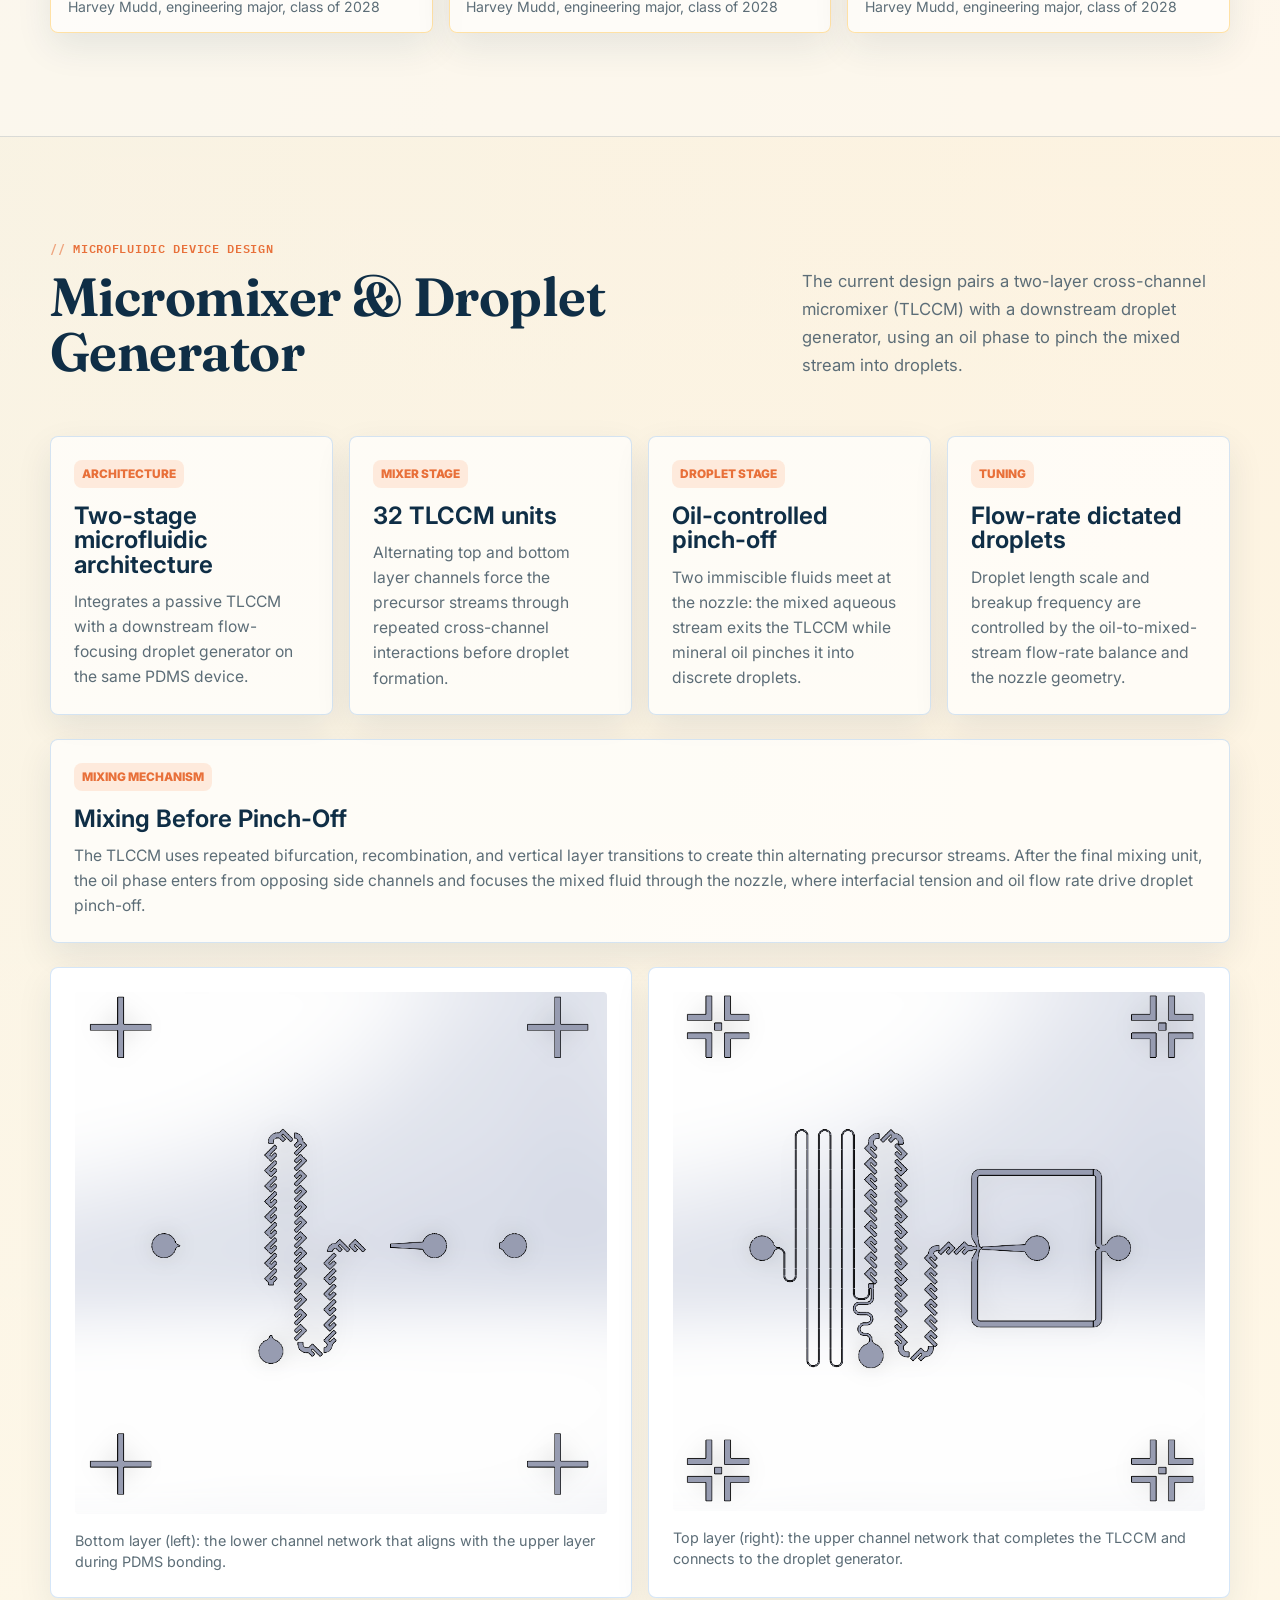
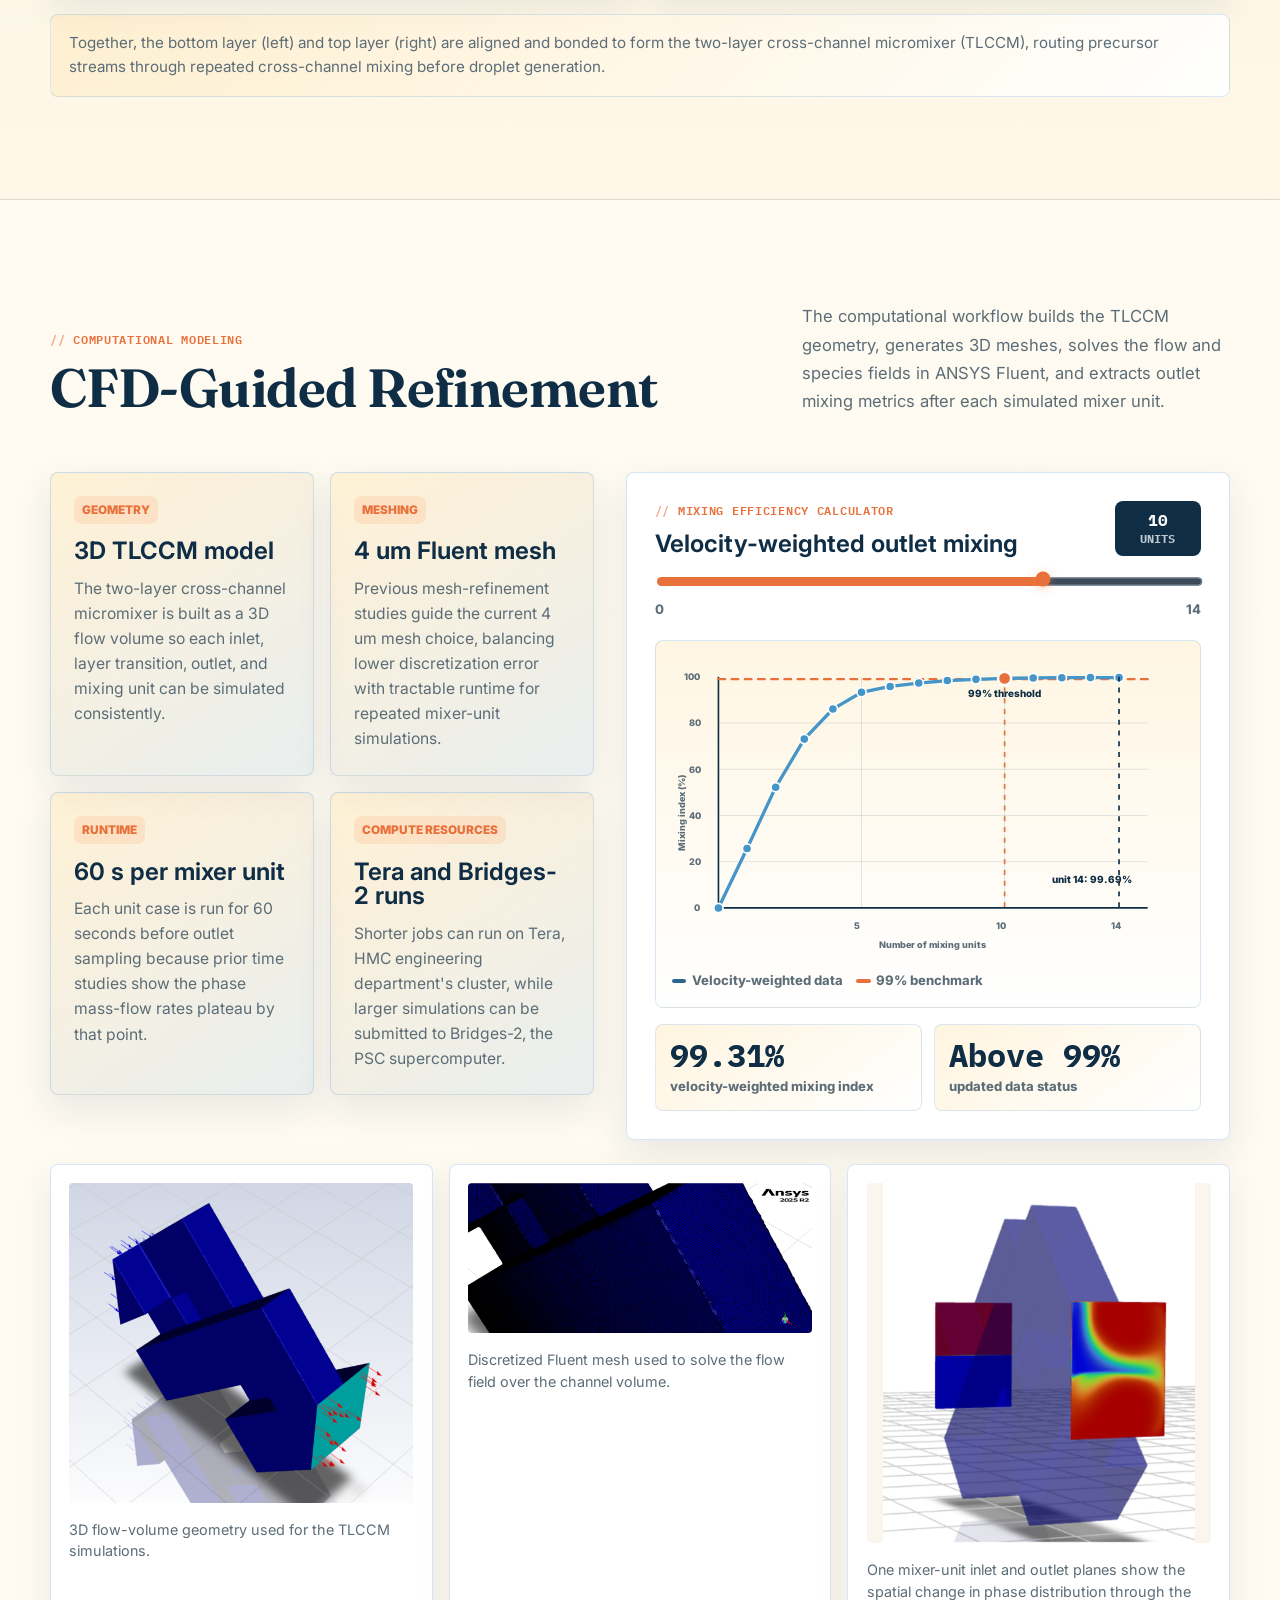
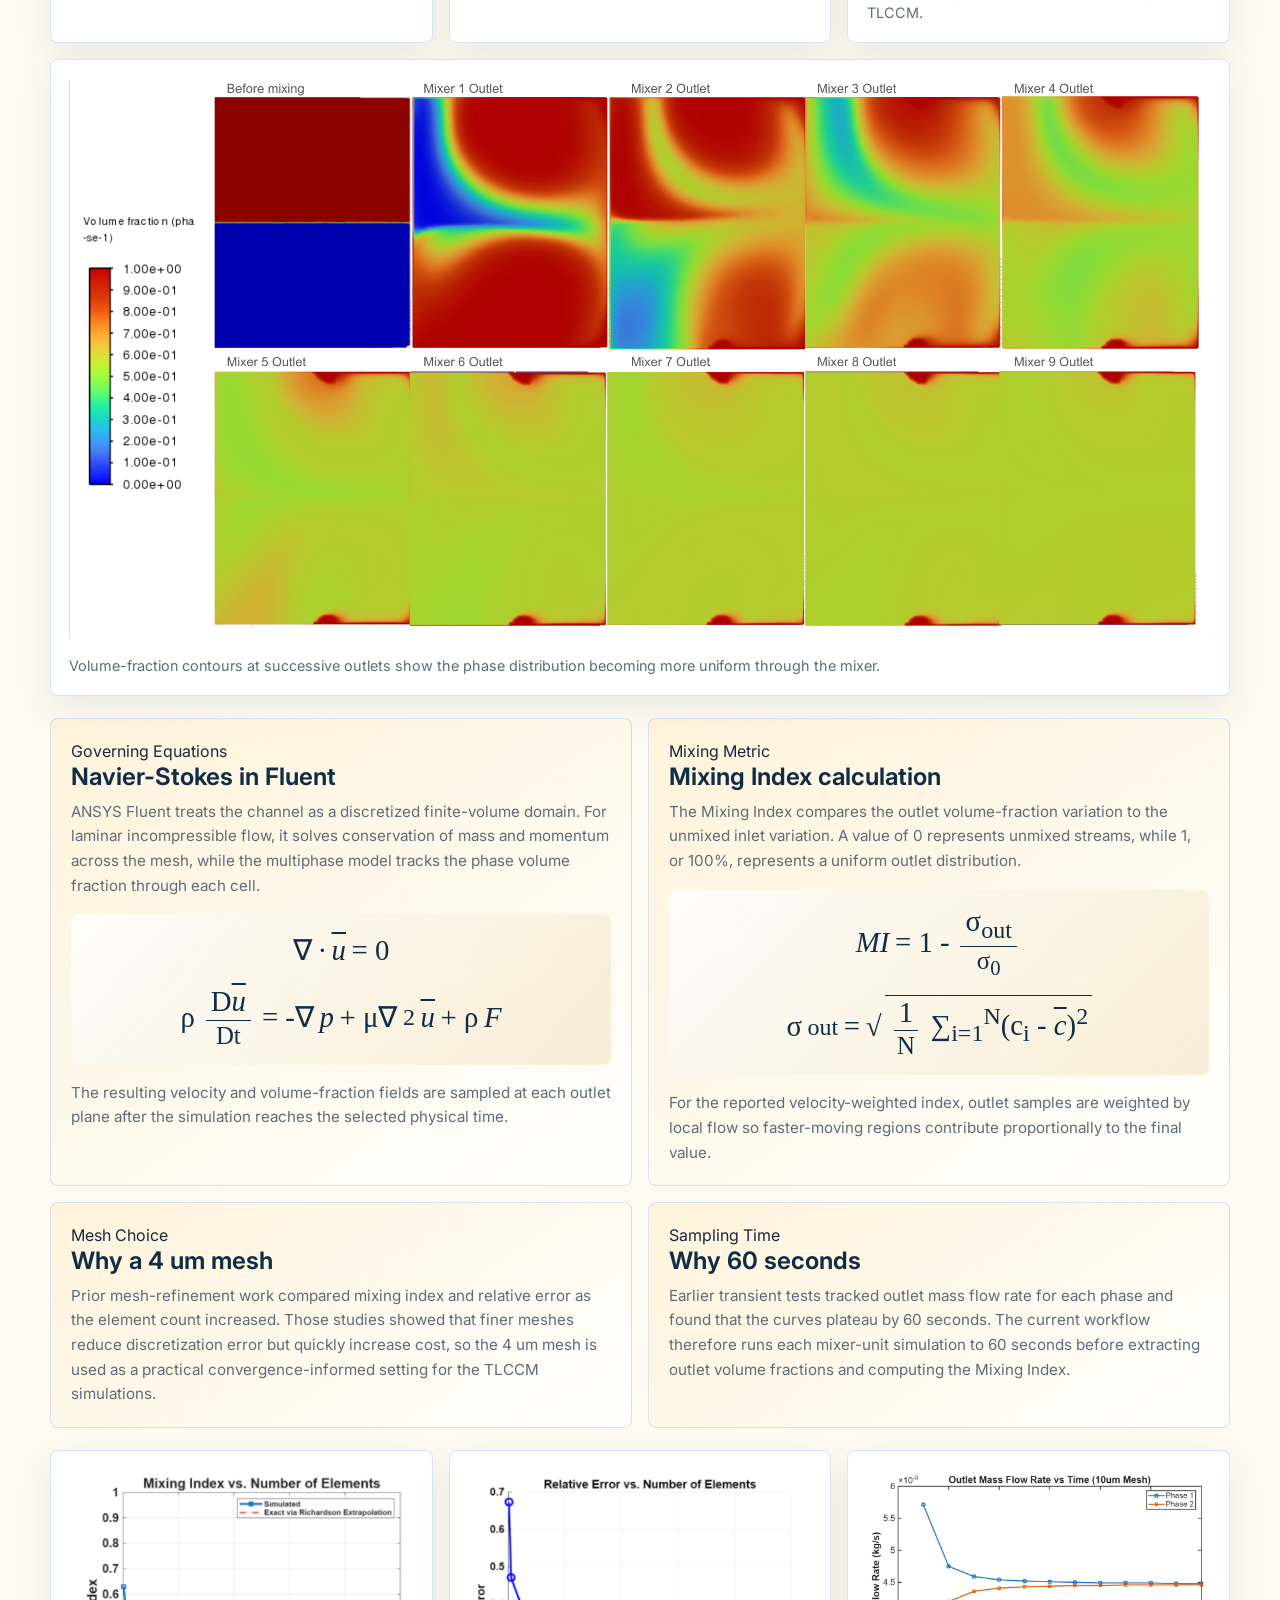
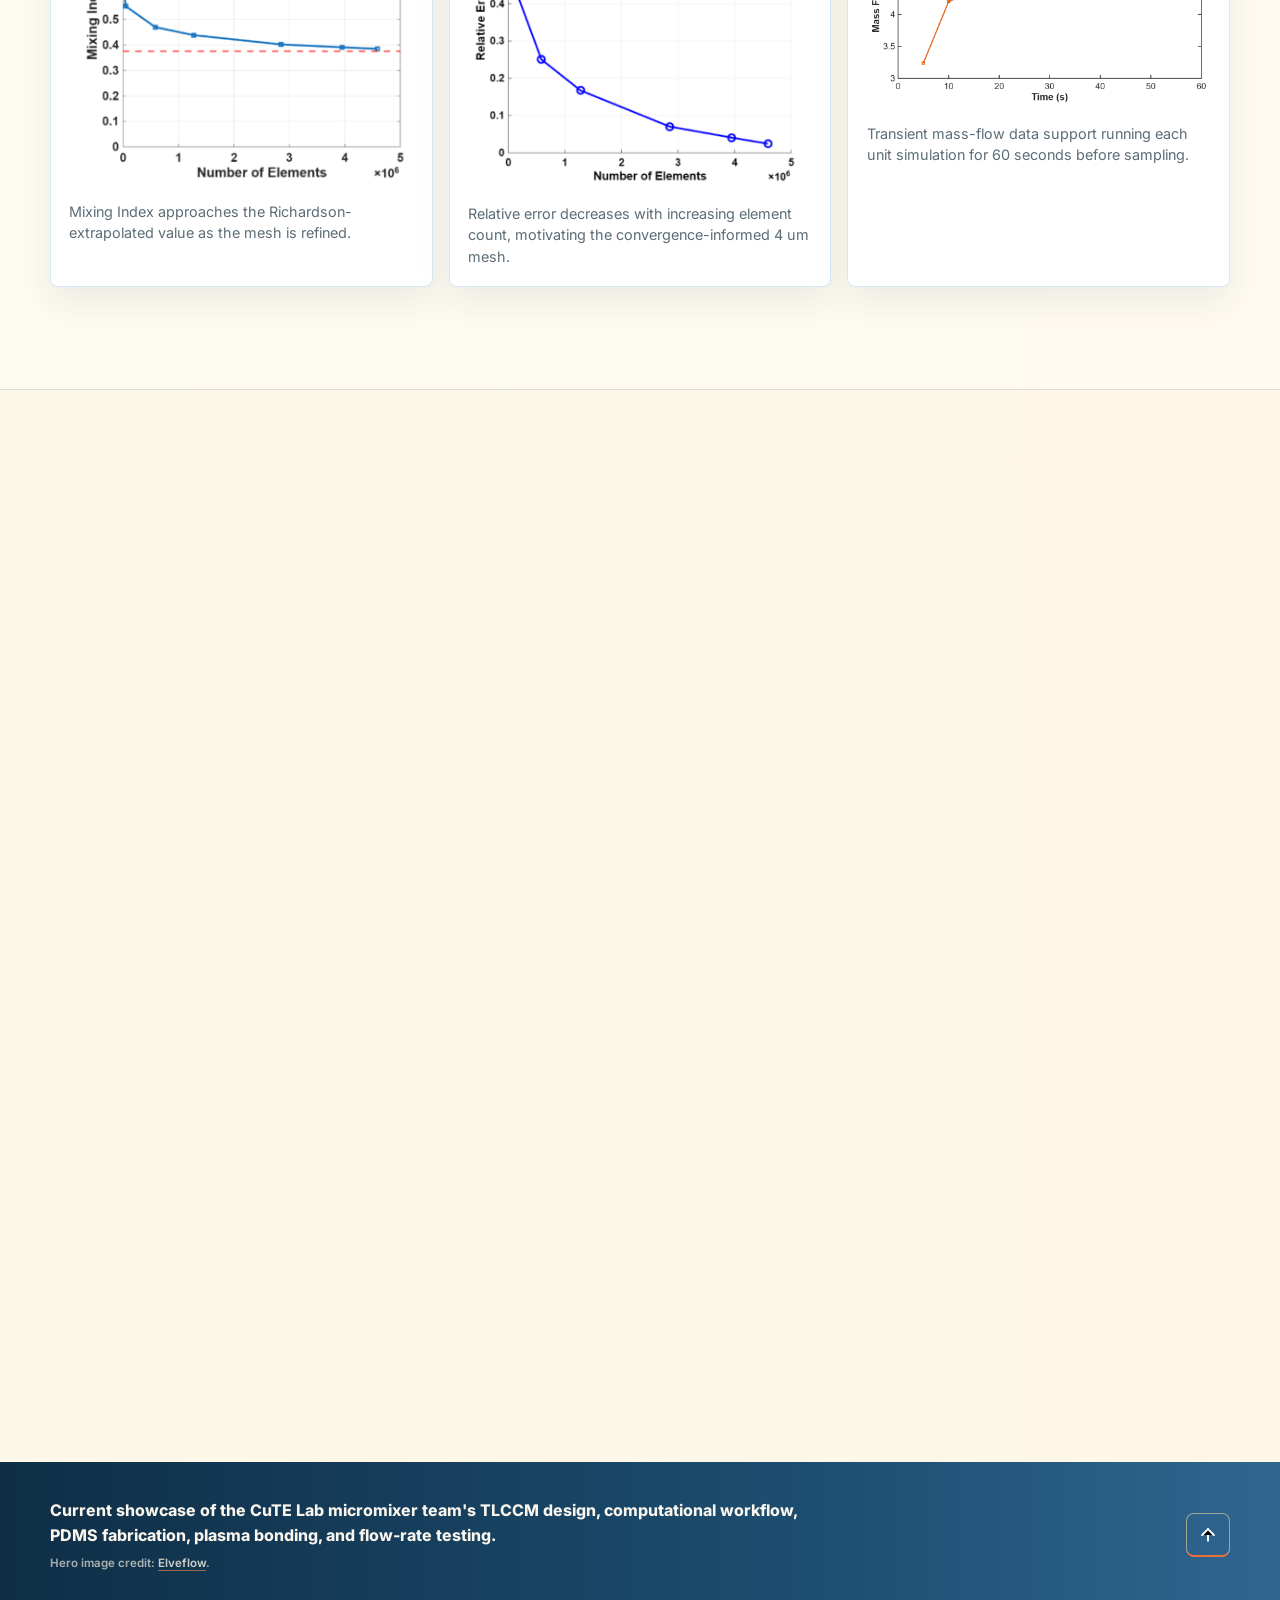
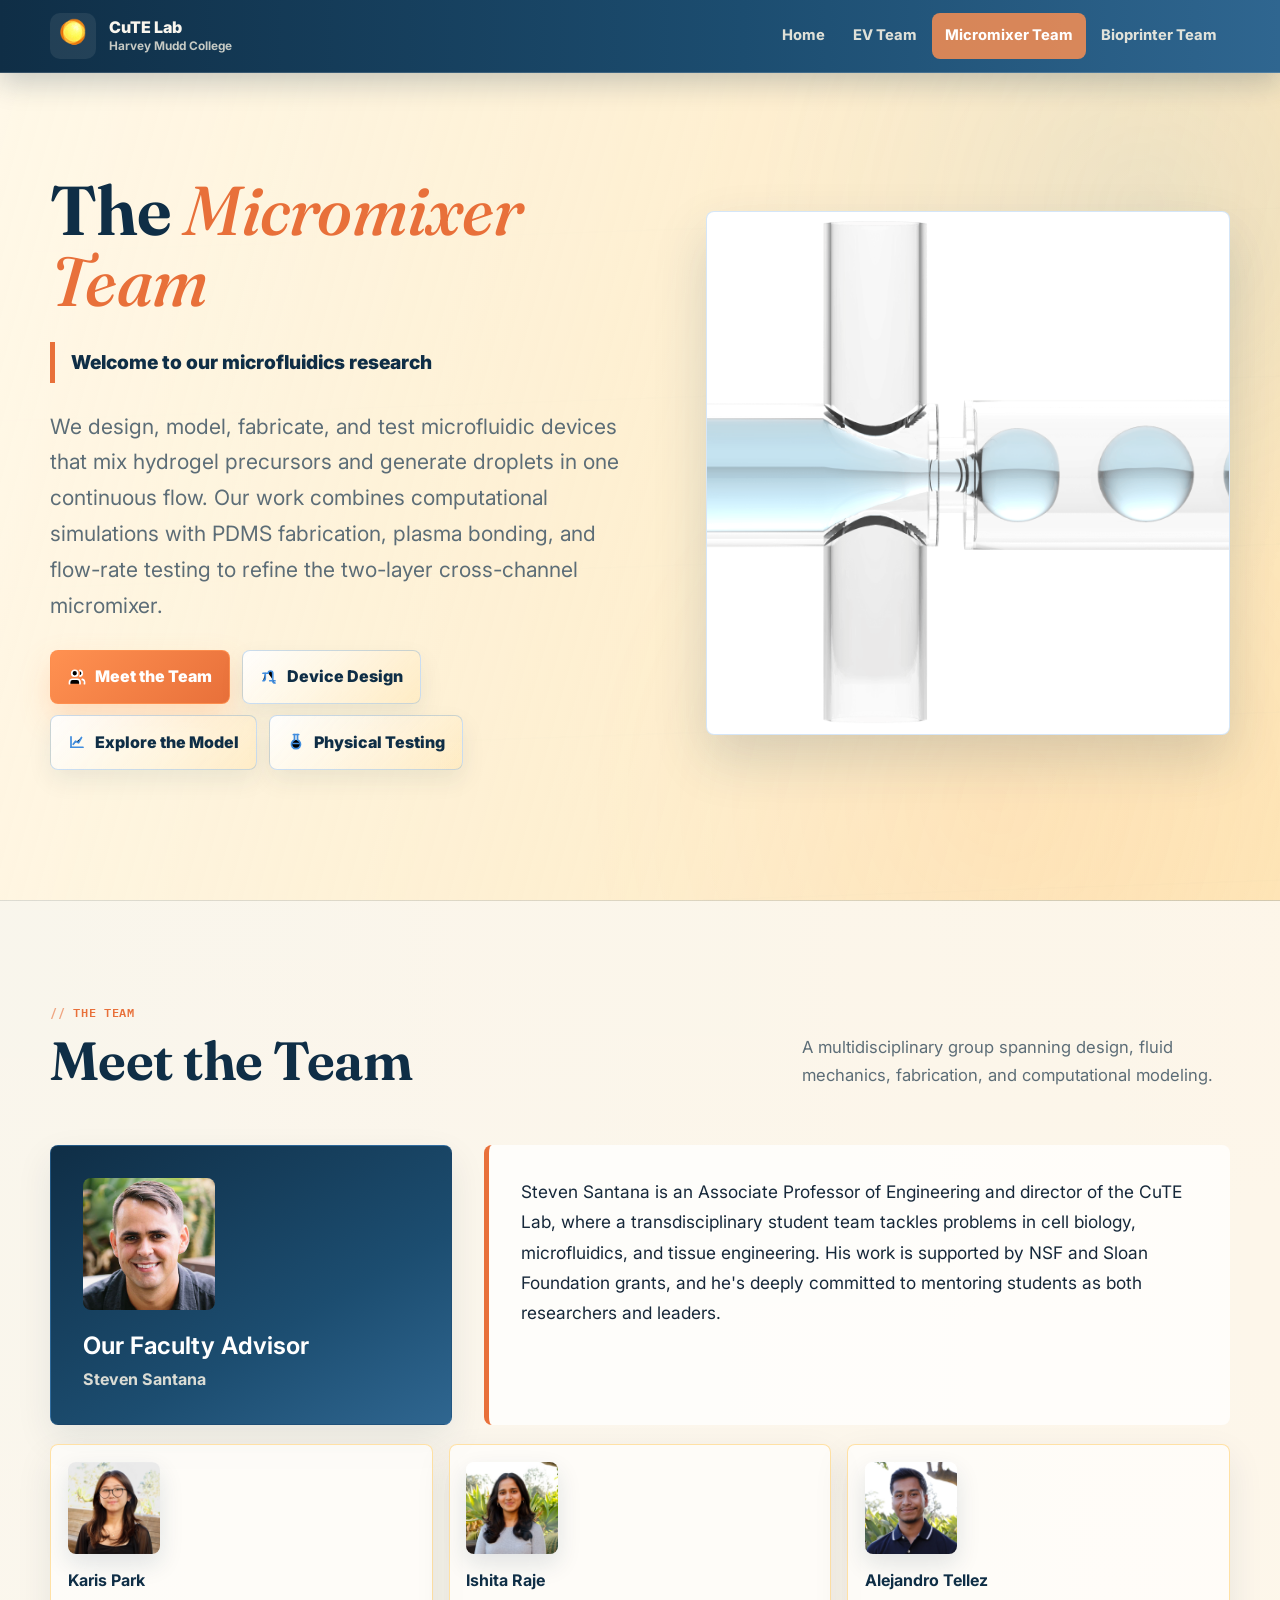
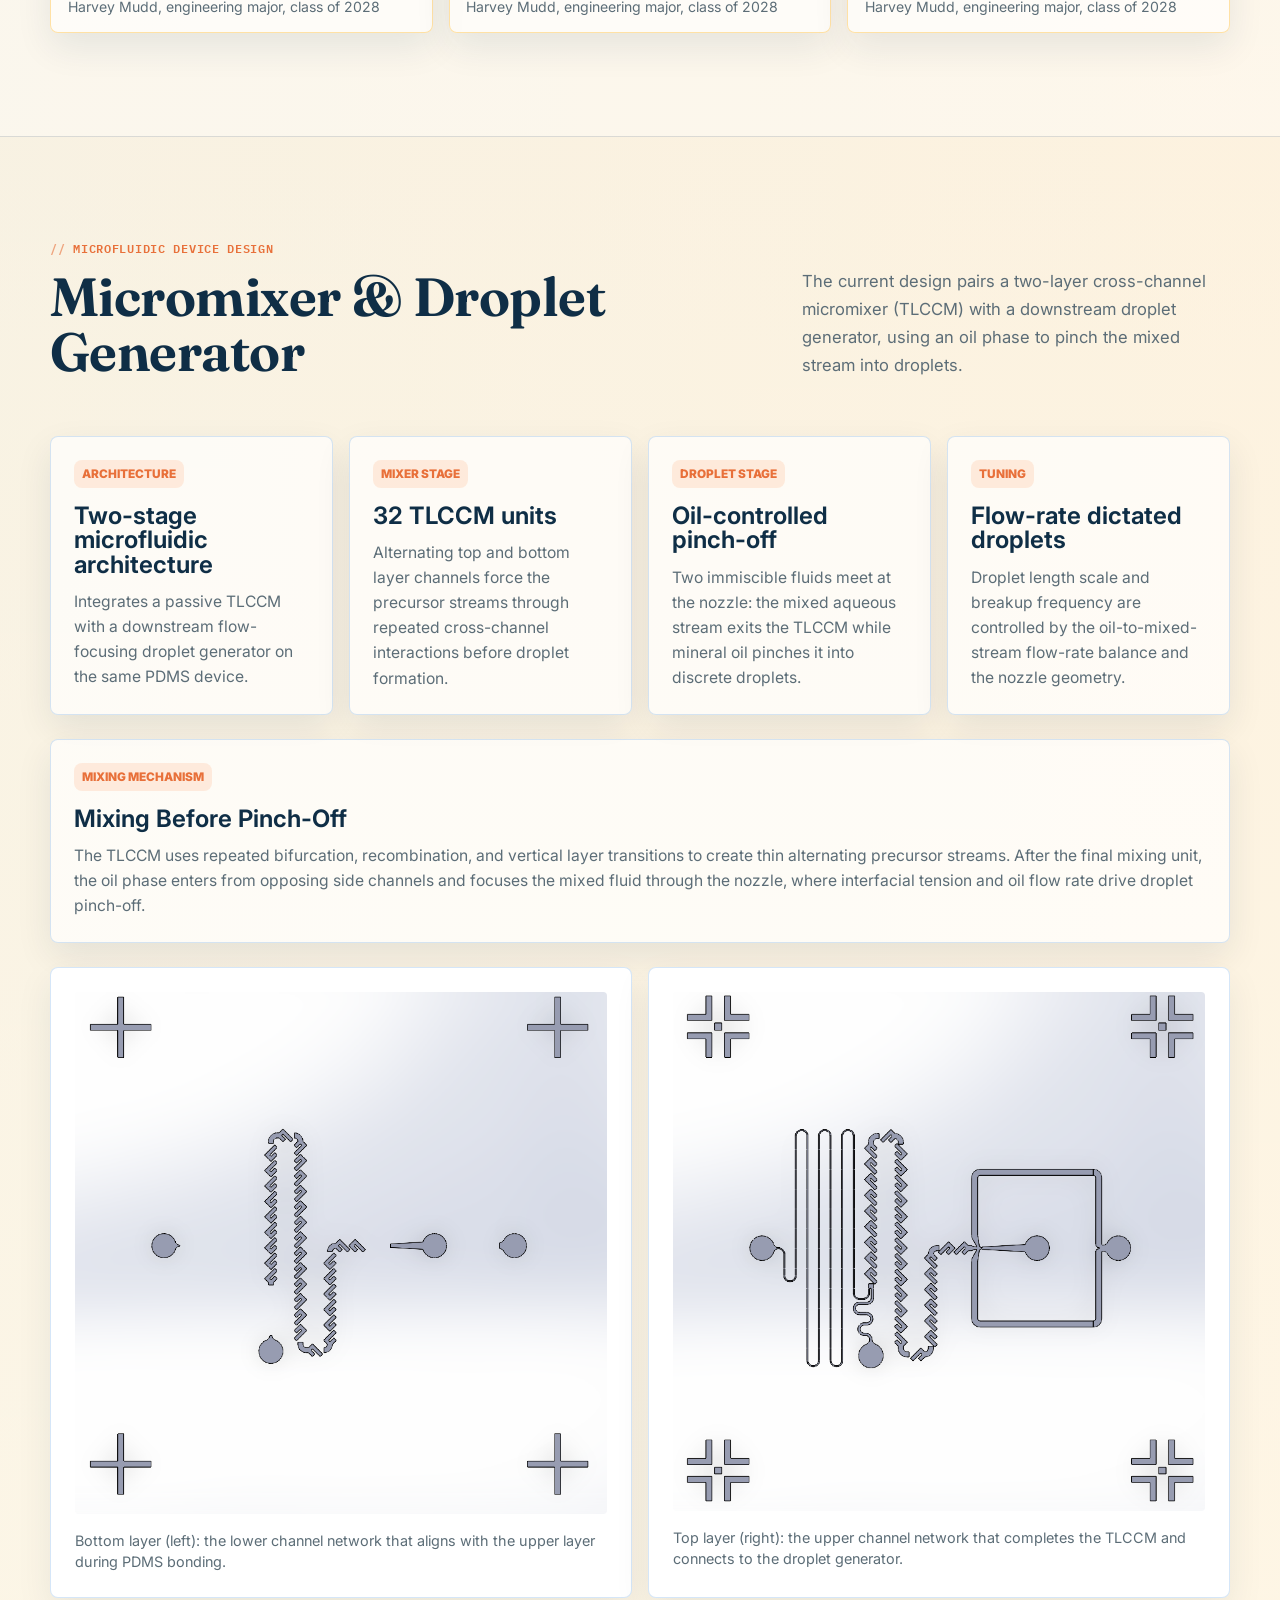
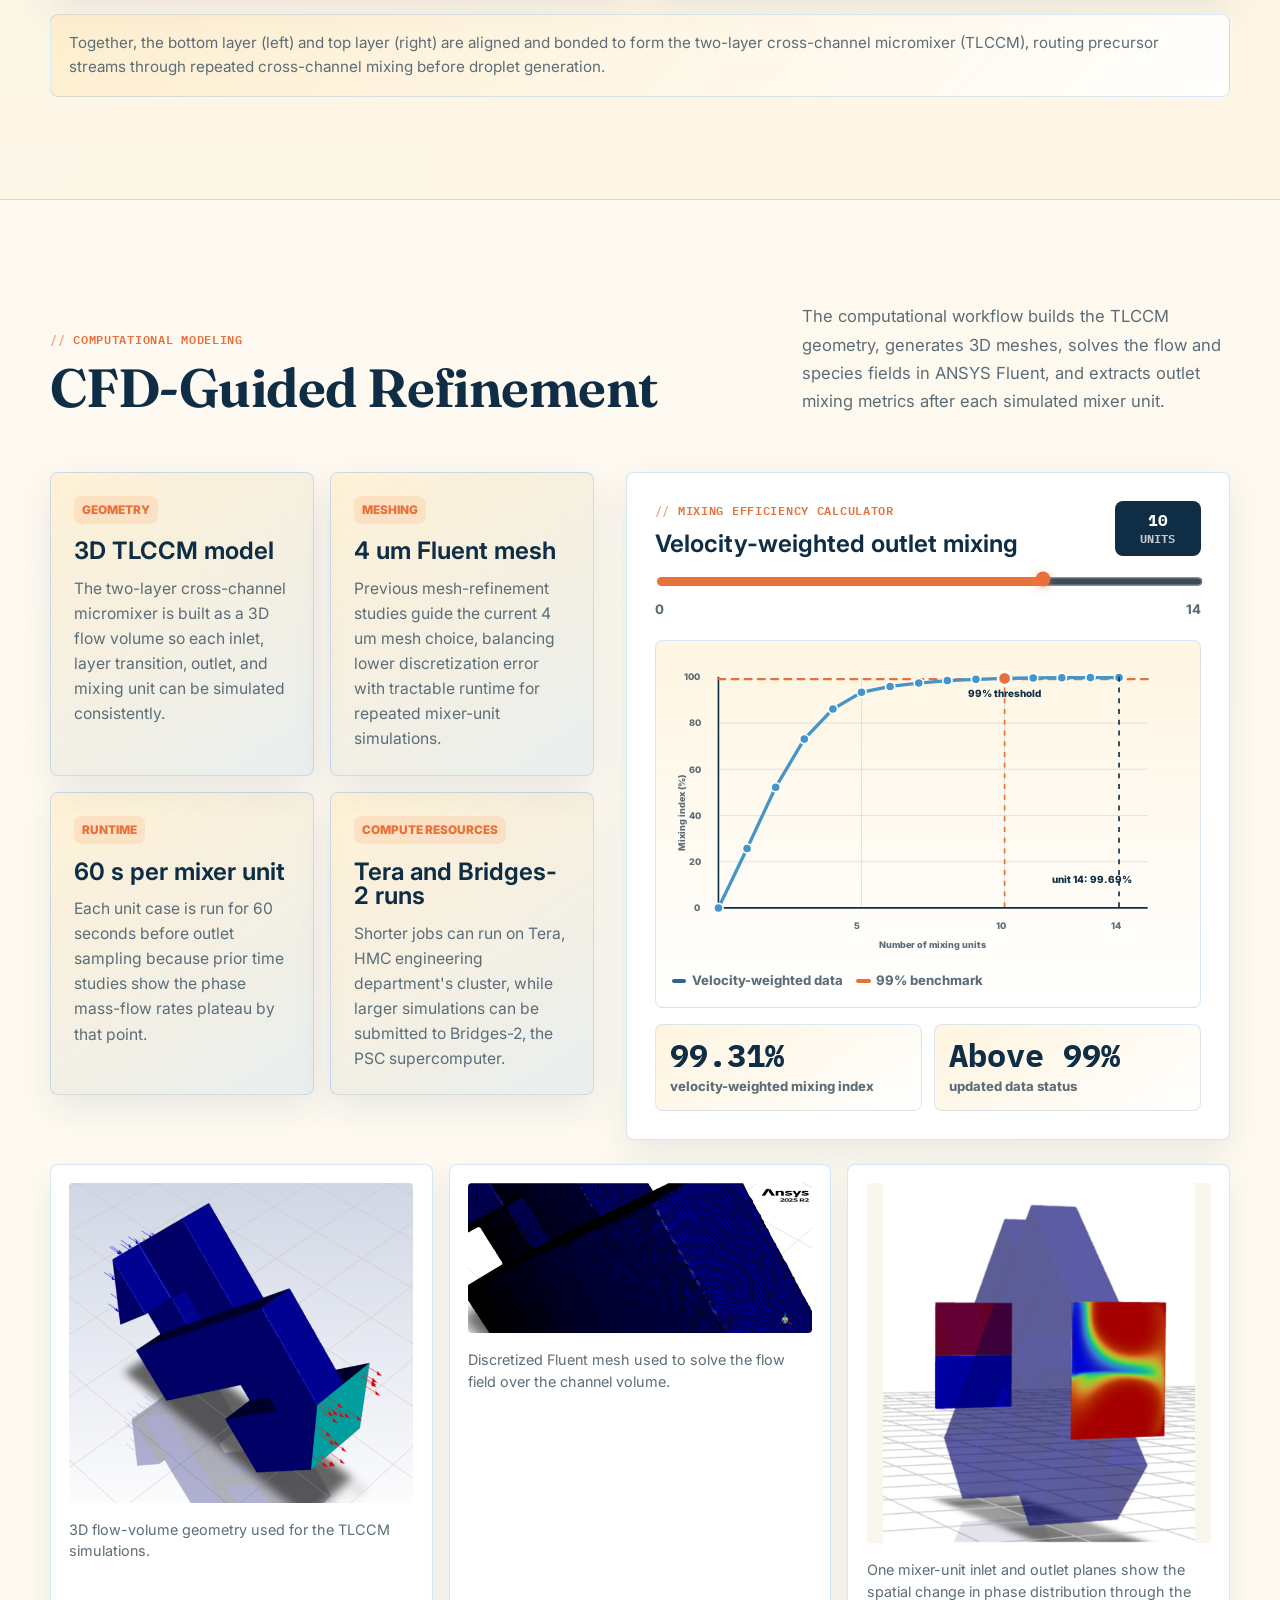
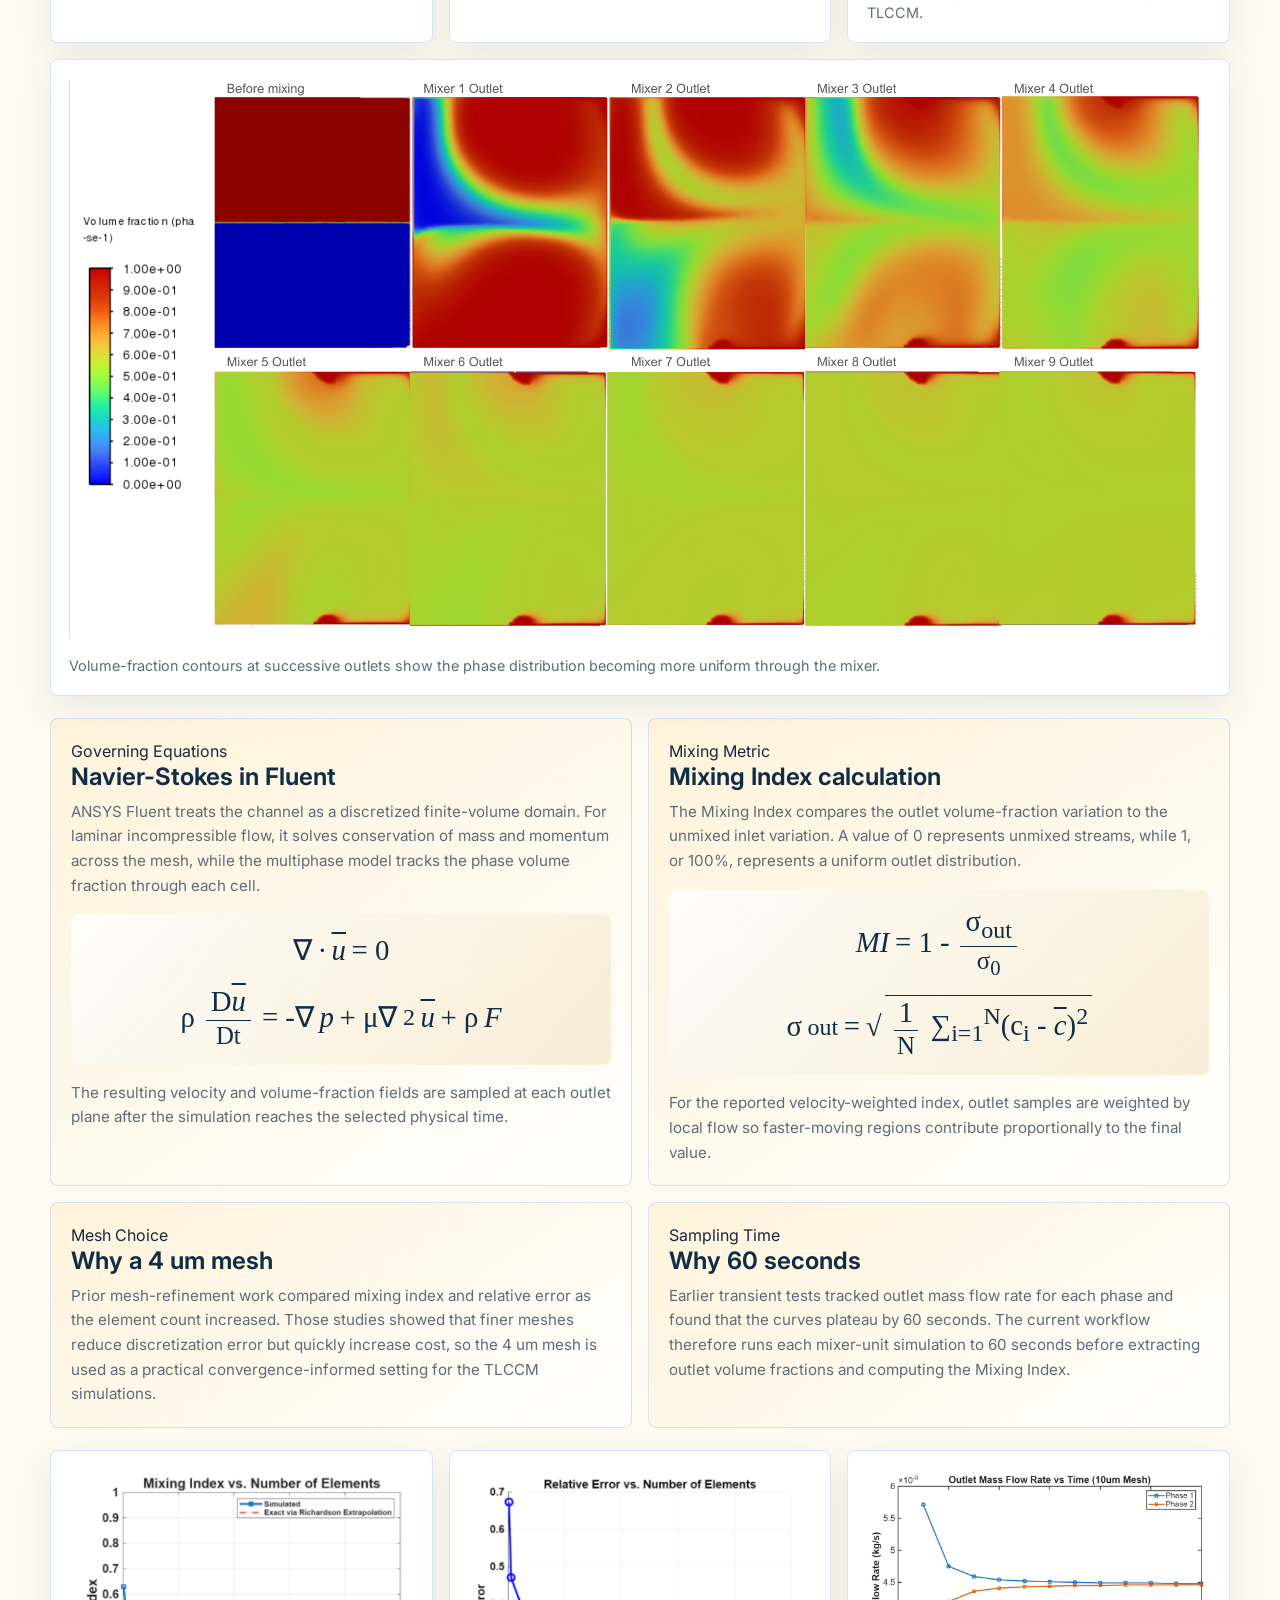
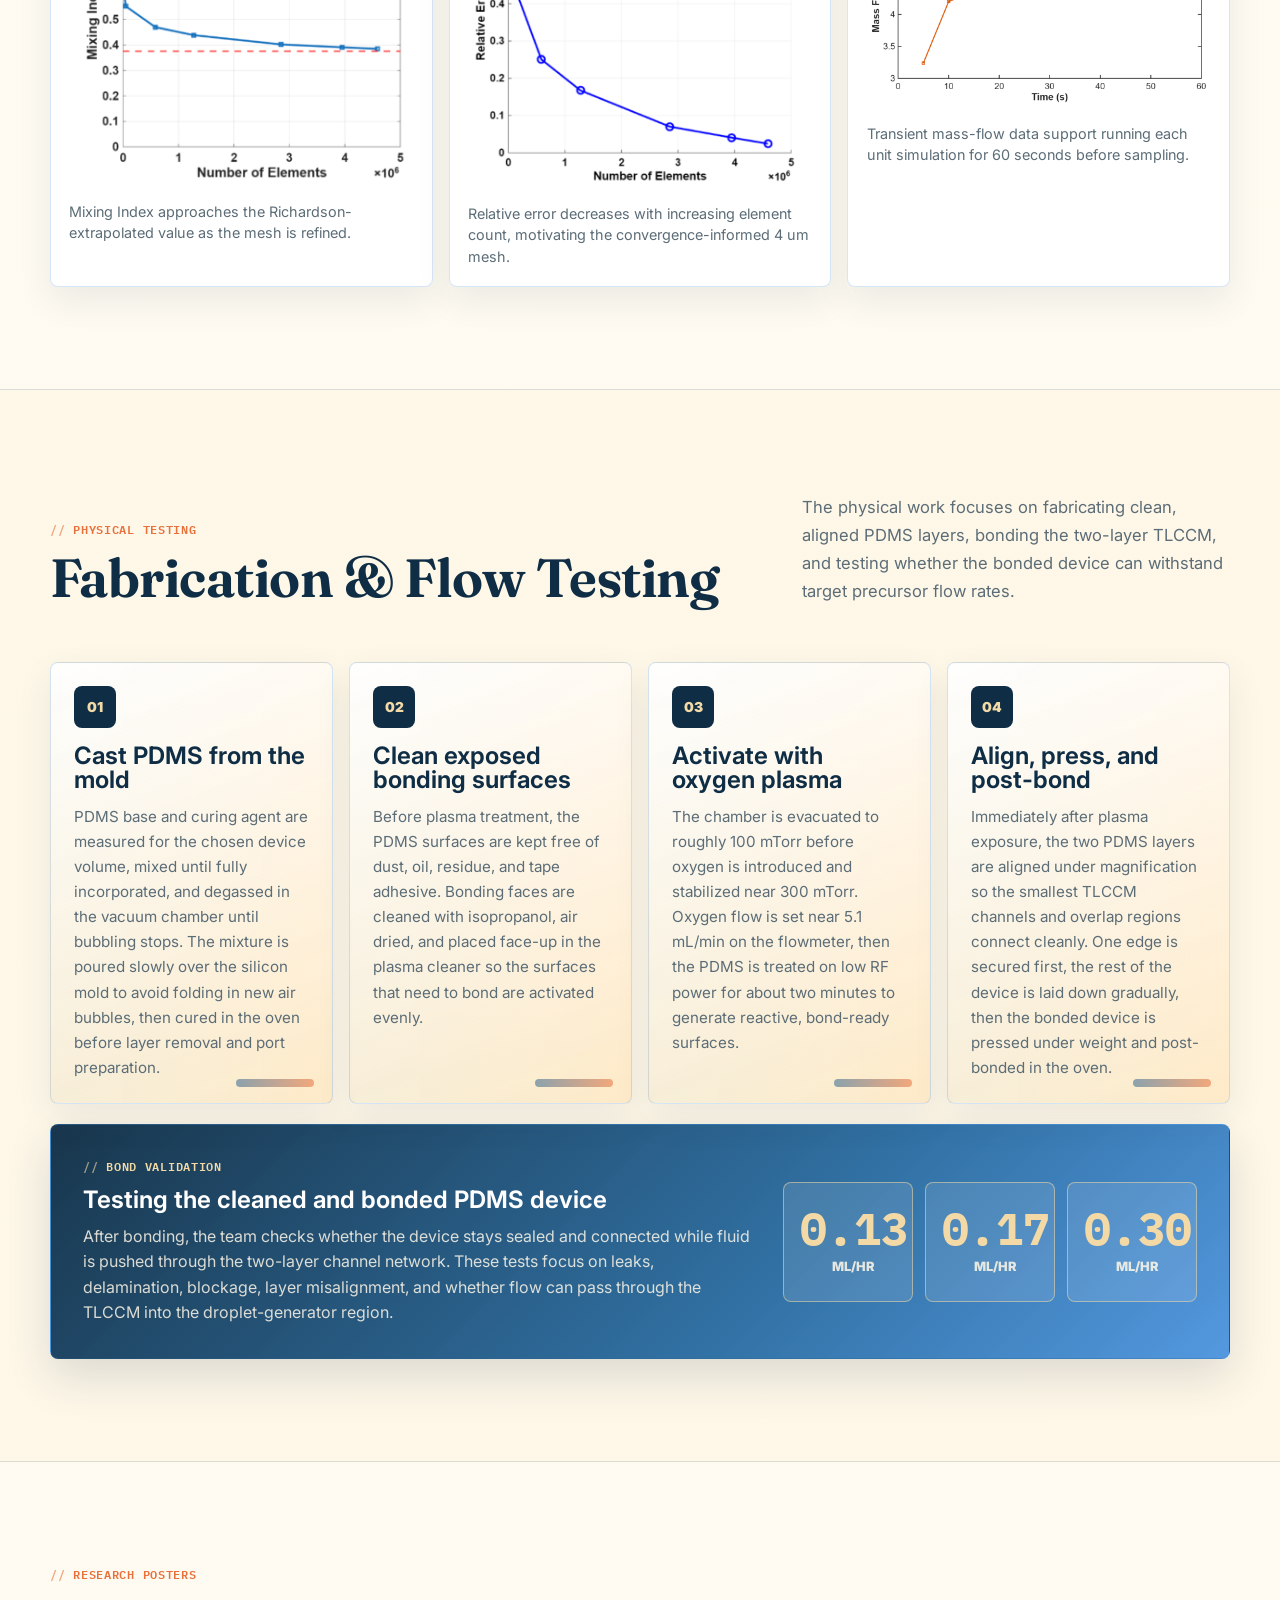
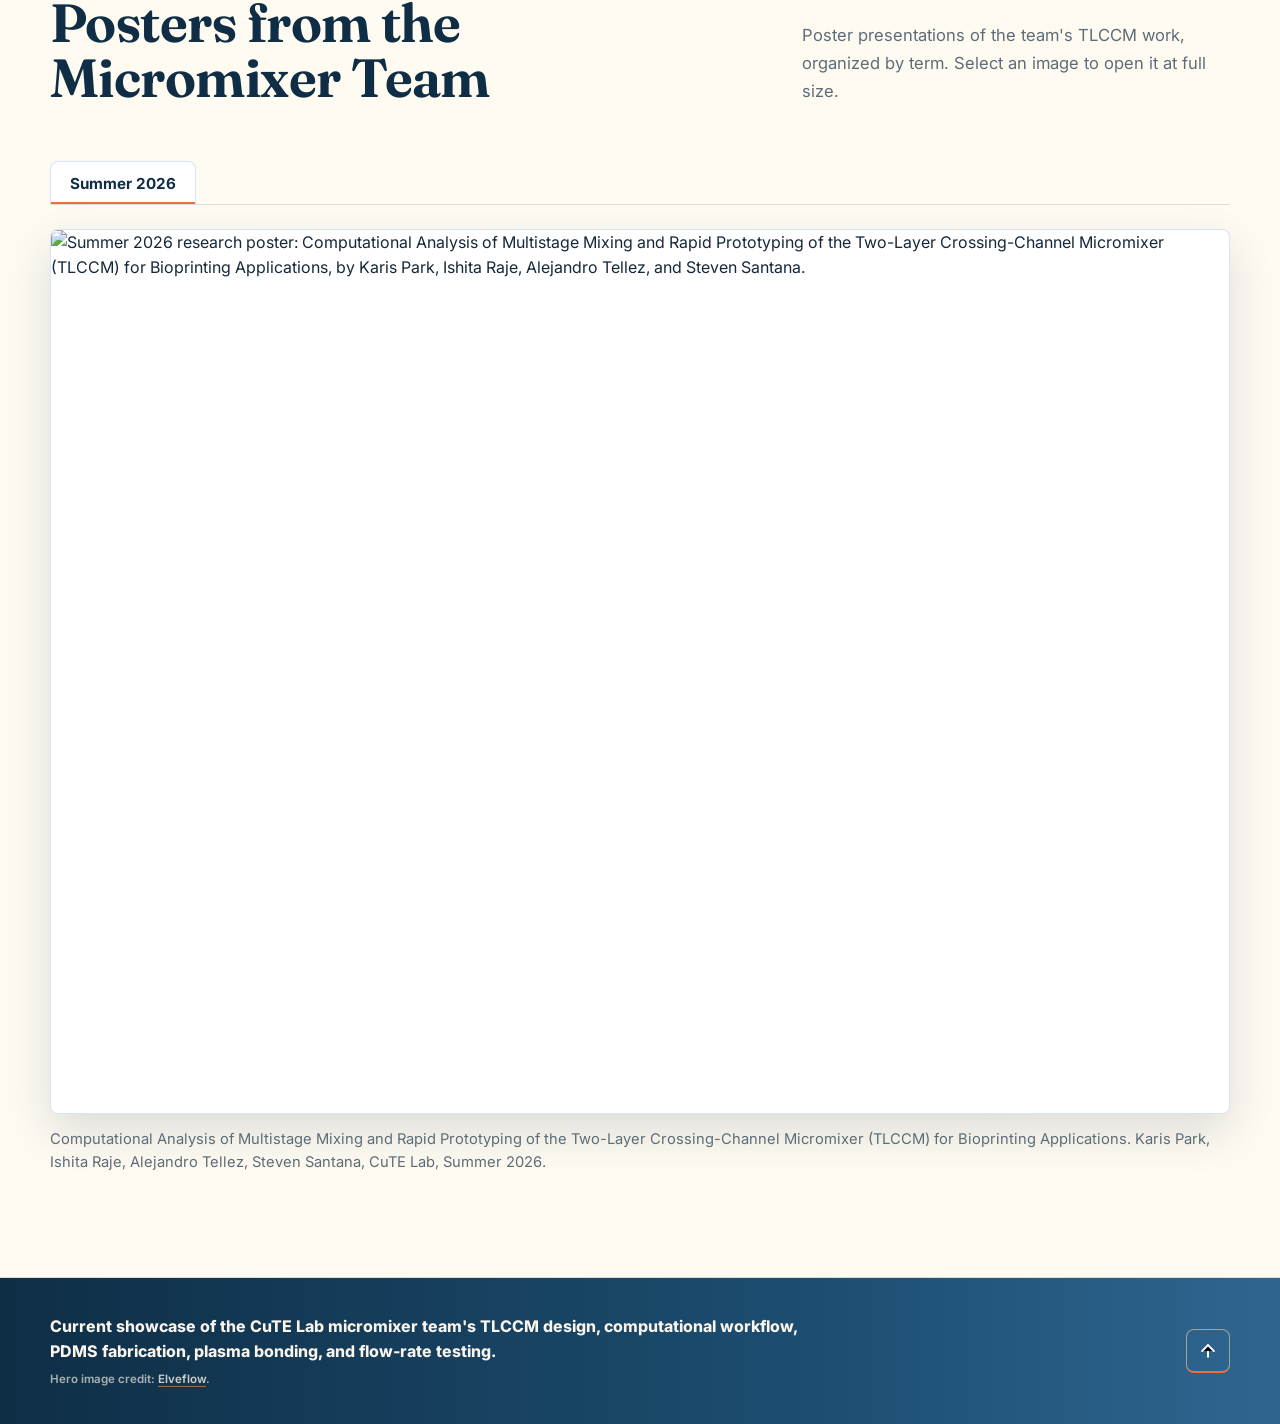
